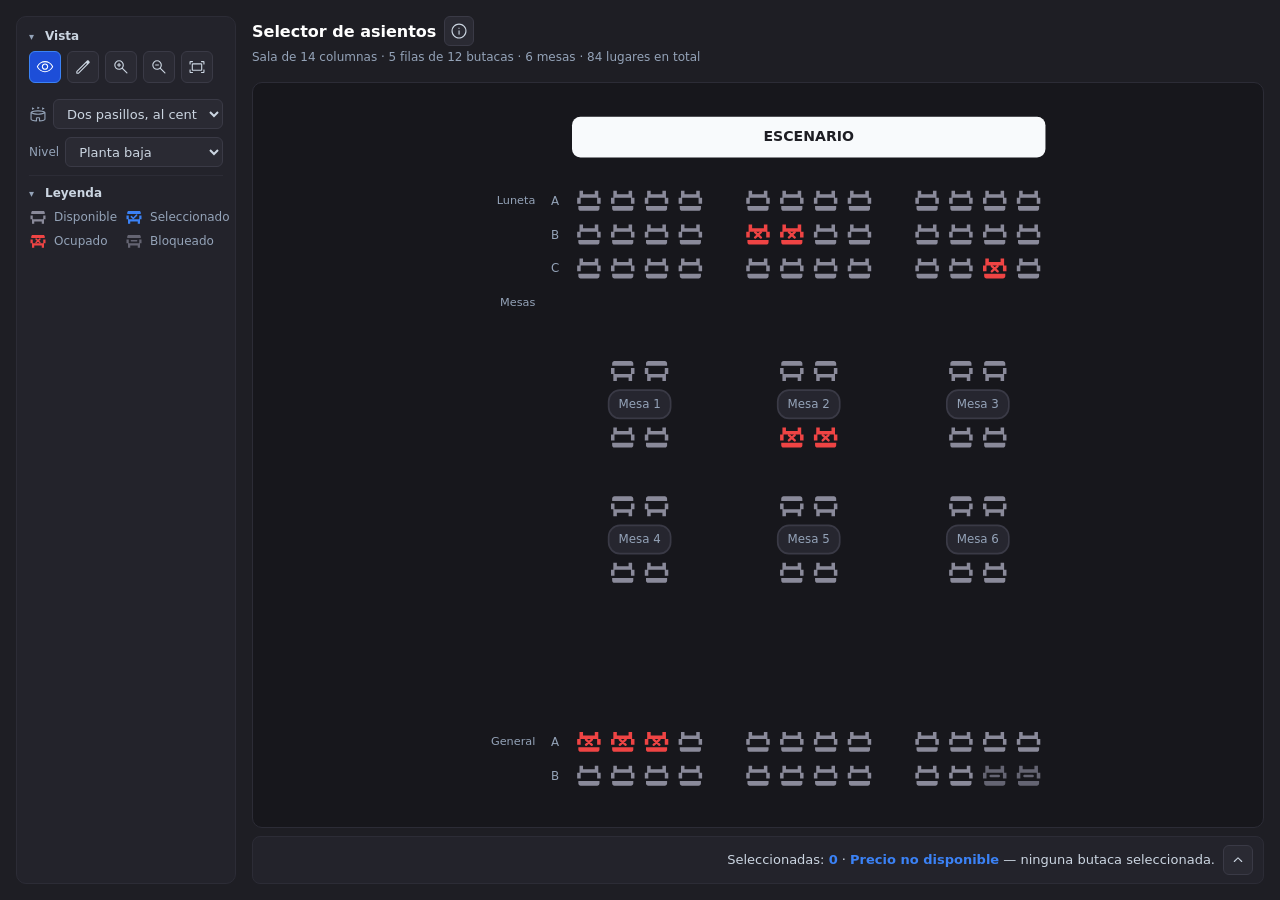
==== integracion/index.html @ 1c659922 "Conectar eventos con tarifas y disponibilidad externas El selector necesitaba recibir politicas come" ====
<!DOCTYPE html>
<!--
  Selector de asientos · plano de butacas interactivo en SVG.
  Un solo archivo, sin dependencias ni paso de compilacion.

  Copyright (c) 2026 Jonathan CR
  Publicado bajo licencia MIT. Ver LICENSE.

  El icono de la butaca es «event_seat» de Material Icons (Google),
  bajo Apache License 2.0. Ver NOTICE.
-->
<html lang="es">
<head>
<meta charset="utf-8">
<meta name="viewport" content="width=device-width, initial-scale=1">
<title>Selector de asientos</title>
<link rel="stylesheet" href="selector-asientos.css">
</head>
<body>

<!-- Iconos de las barras del editor. Los de Material Symbols (Apache 2.0, ver NOTICE)
     usan su viewBox original; los propios dibujan mesas y piezas como en el plano. -->
<svg class="sprite" aria-hidden="true" focusable="false" xmlns="http://www.w3.org/2000/svg">
  <defs>
    <symbol id="i-ver" viewBox="0 -960 960 960"><path d="M600.5-379.62q49.5-49.62 49.5-120.5T600.38-620.5Q550.76-670 479.88-670T359.5-620.38Q310-570.76 310-499.88t49.62 120.38q49.62 49.5 120.5 49.5t120.38-49.62Zm-200-41.12q-32.5-32.73-32.5-79.5 0-46.76 32.74-79.26 32.73-32.5 79.5-32.5 46.76 0 79.26 32.74 32.5 32.73 32.5 79.5 0 46.76-32.74 79.26-32.73 32.5-79.5 32.5-46.76 0-79.26-32.74ZM234.5-276Q124-352 57-470q-4-7.13-6-14.65-2-7.52-2-15.43 0-7.92 2-15.38 2-7.47 6-14.54 67-118 177.5-194T480-800q135 0 245.5 76T903-530q4 7.12 6 14.65 2 7.52 2 15.43 0 7.92-2 15.38-2 7.47-6 14.54-67 118-177.5 194T480-200q-135 0-245.5-76ZM480-500Zm222.5 174.5Q804-391 857-500q-53-109-154.33-174.5Q601.34-740 480.17-740T257.5-674.5Q156-609 102-500q54 109 155.33 174.5Q358.66-260 479.83-260t222.67-65.5Z"></path></symbol>
    <symbol id="i-editar" viewBox="0 -960 960 960"><path d="M180-180h44l472-471-44-44-472 471v44Zm-30 60q-13 0-21.5-8.5T120-150v-73q0-12 5-23.5t13-19.5l557-556q8-8 19-12.5t23-4.5q11 0 22 4.5t20 12.5l44 44q9 9 13 20t4 22q0 11-4.5 22.5T823-694L266-138q-8 8-19.5 13t-23.5 5h-73Zm629-617-41-41 41 41Zm-105 64-22-22 44 44-22-22Z"></path></symbol>
    <symbol id="i-acercar" viewBox="0 -960 960 960"><path d="M346-556h-52q-12.75 0-21.37-8.68-8.63-8.67-8.63-21.5 0-12.82 8.63-21.32 8.62-8.5 21.37-8.5h52v-51q0-12.75 8.68-21.38 8.67-8.62 21.5-8.62 12.82 0 21.32 8.62 8.5 8.63 8.5 21.38v51h51q12.75 0 21.38 8.68 8.62 8.67 8.62 21.5 0 12.82-8.62 21.32-8.63 8.5-21.38 8.5h-51v52q0 12.75-8.68 21.37-8.67 8.63-21.5 8.63-12.82 0-21.32-8.63-8.5-8.62-8.5-21.37v-52Zm32 227q-108.16 0-183.08-75Q120-479 120-585t75-181q75-75 181.5-75t181 75Q632-691 632-584.85 632-542 618-502q-14 40-42 75l242 240q9 8.56 9 21.78T818-143q-9 9-22.22 9-13.22 0-21.78-9L533-384q-30 26-69.96 40.5Q423.08-329 378-329Zm-1-60q81.25 0 138.13-57.5Q572-504 572-585t-56.87-138.5Q458.25-781 377-781q-82.08 0-139.54 57.5Q180-666 180-585t57.46 138.5Q294.92-389 377-389Z"></path></symbol>
    <symbol id="i-alejar" viewBox="0 -960 960 960"><path d="M305-556q-12.75 0-21.37-8.68-8.63-8.67-8.63-21.5 0-12.82 8.63-21.32 8.62-8.5 21.37-8.5h141q12.75 0 21.38 8.68 8.62 8.67 8.62 21.5 0 12.82-8.62 21.32-8.63 8.5-21.38 8.5H305Zm73 227q-108.16 0-183.08-75Q120-479 120-585t75-181q75-75 181.5-75t181 75Q632-691 632-584.85 632-542 618-502q-14 40-42 75l242 240q9 8.56 9 21.78T818-143q-9 9-22.22 9-13.22 0-21.78-9L533-384q-30 26-69.96 40.5Q423.08-329 378-329Zm-1-60q81.25 0 138.13-57.5Q572-504 572-585t-56.87-138.5Q458.25-781 377-781q-82.08 0-139.54 57.5Q180-666 180-585t57.46 138.5Q294.92-389 377-389Z"></path></symbol>
    <symbol id="i-ajustar" viewBox="0 -960 960 960"><path d="M820-640v-100H720q-12.75 0-21.37-8.68-8.63-8.67-8.63-21.5 0-12.82 8.63-21.32 8.62-8.5 21.37-8.5h100q24 0 42 18t18 42v100q0 12.75-8.68 21.37-8.67 8.63-21.5 8.63-12.82 0-21.32-8.63-8.5-8.62-8.5-21.37Zm-740 0v-100q0-24 18-42t42-18h100q12.75 0 21.38 8.68 8.62 8.67 8.62 21.5 0 12.82-8.62 21.32-8.63 8.5-21.38 8.5H140v100q0 12.75-8.68 21.37-8.67 8.63-21.5 8.63-12.82 0-21.32-8.63Q80-627.25 80-640Zm740 480H720q-12.75 0-21.37-8.68-8.63-8.67-8.63-21.5 0-12.82 8.63-21.32 8.62-8.5 21.37-8.5h100v-100q0-12.75 8.68-21.38 8.67-8.62 21.5-8.62 12.82 0 21.32 8.62 8.5 8.63 8.5 21.38v100q0 24-18 42t-42 18Zm-680 0q-24 0-42-18t-18-42v-100q0-12.75 8.68-21.38 8.67-8.62 21.5-8.62 12.82 0 21.32 8.62 8.5 8.63 8.5 21.38v100h100q12.75 0 21.38 8.68 8.62 8.67 8.62 21.5 0 12.82-8.62 21.32-8.63 8.5-21.38 8.5H140Zm60-180v-280q0-24.75 17.63-42.38Q235.25-680 260-680h440q24.75 0 42.38 17.62Q760-644.75 760-620v280q0 24.75-17.62 42.37Q724.75-280 700-280H260q-24.75 0-42.37-17.63Q200-315.25 200-340Zm60 0h440v-280H260v280Zm0 0v-280 280Z"></path></symbol>
    <symbol id="i-restablecer" viewBox="0 -960 960 960"><path d="M418-126q-111-21-184.5-109T160-439q0-71 30-134t85-107q8-6 19-5.5t19 8.5q10 10 9 23t-13 23q-42 35-65.5 85.5T220-439q0 94 58 163.5T425-186q11 2 18.5 11t7.5 20q0 14-10 22.5t-23 6.5Zm126 0q-13 2-23-6.5T511-155q0-11 7.5-20t18.5-11q90-20 147-89.5T741-439q0-109-75.5-184.5T481-699h-20l39 39q8 8 8 21t-8 21q-9 9-22 9t-21-9l-91-90q-5-5-7-10t-2-11q0-6 2-11t7-10l91-91q8-8 21-8t22 8q8 9 8 22t-8 21l-39 39h20q134 0 227 93.5T801-439q0 116-73 204T544-126Z"></path></symbol>
    <symbol id="i-girar" viewBox="0 -960 960 960"><path d="M440-80q-150 0-255-105T80-440q0-151 105-257.5T441-804h31l-53-53q-9-9-9-21t9-21q9-9 21-9t21 9l104 104q5 5 7 10t2 11q0 6-2 11t-7 10L461-649q-9 9-21 9t-21-9q-9-9-9-21t9-21l53-53h-31q-126 0-213.5 89T140-440q0 125 87.5 212.5T440-140q40 0 78-11t73-31q11-6 23-2t17 15q6 11 2.5 23.5T619-127q-42 23-86.5 35T440-80Zm237-161L497-421q-5-5-7-10t-2-11q0-6 2-11t7-10l180-180q5-5 10-7t11-2q6 0 11 2t10 7l180 180q5 5 7 10t2 11q0 6-2 11t-7 10L719-241q-5 5-10 7t-11 2q-6 0-11-2t-10-7Zm21-61 136-136-136-136-136 136 136 136Zm0-136Z"></path></symbol>
    <symbol id="i-alargar" viewBox="0 -960 960 960"><path d="m194-449 93 92q9 9 9 21t-9 21q-9 9-21.5 9t-21.5-9L101-458q-5-5-7-10t-2-11q0-6 2-11t7-10l144-144q9-9 21-8.5t21 9.5q9 9 9 21t-9 21l-92 91h569l-92-91q-9-9-9-21t9-21q9-9 21.5-9t21.5 9l143 143q5 5 7 10t2 11q0 6-2 11t-7 10L714-314q-9 9-21 9t-21-9q-9-9-9-21.5t9-21.5l92-92H194Z"></path></symbol>
    <symbol id="i-acortar" viewBox="0 -960 960 960"><path transform="rotate(90 480 -480)" d="M195-410q-14 0-24.5-10.5T160-445q0-14 10.5-24.5T195-480h570q14 0 24.5 10.5T800-445q0 14-10.5 24.5T765-410H195Zm-5-121q-13 0-21.5-8.5T160-561q0-13 8.5-21.5T190-591h580q13 0 21.5 8.5T800-561q0 13-8.5 21.5T770-531H190ZM457.5-88.5Q449-97 449-110v-128l-56 55q-9 8-21 8.5t-21-8.5q-9-9-9-21t9-21l107-106q5-5 10-7t11-2q6 0 11 2t10 7l105 106q8 9 8.5 21t-8.5 21q-9 9-21 9t-21-9l-54-55v128q0 13-8.5 21.5T479-80q-13 0-21.5-8.5ZM468-662q-5-2-10-7L352-775q-8-8-8.5-20.5T352-817q9-9 21-9t21 9l54 55v-128q0-13 8.5-21.5T478-920q13 0 21.5 8.5T508-890v128l56-55q9-8 21-8.5t21 8.5q9 9 9 21t-9 21L500-669q-5 5-10 7t-11 2q-6 0-11-2Z"></path></symbol>
    <symbol id="i-duplicar" viewBox="0 -960 960 960"><path d="M300-200q-24 0-42-18t-18-42v-560q0-24 18-42t42-18h440q24 0 42 18t18 42v560q0 24-18 42t-42 18H300Zm0-60h440v-560H300v560ZM180-80q-24 0-42-18t-18-42v-590q0-12.75 8.68-21.38 8.67-8.62 21.5-8.62 12.82 0 21.32 8.62 8.5 8.63 8.5 21.38v590h470q12.75 0 21.38 8.68 8.62 8.67 8.62 21.5 0 12.82-8.62 21.32Q662.75-80 650-80H180Zm120-180v-560 560Z"></path></symbol>
    <symbol id="i-eliminar" viewBox="0 -960 960 960"><path d="M261-120q-24.75 0-42.37-17.63Q201-155.25 201-180v-570h-11q-12.75 0-21.37-8.68-8.63-8.67-8.63-21.5 0-12.82 8.63-21.32 8.62-8.5 21.37-8.5h158q0-13 8.63-21.5 8.62-8.5 21.37-8.5h204q12.75 0 21.38 8.62Q612-822.75 612-810h158q12.75 0 21.38 8.68 8.62 8.67 8.62 21.5 0 12.82-8.62 21.32-8.63 8.5-21.38 8.5h-11v570q0 24.75-17.62 42.37Q723.75-120 699-120H261Zm438-630H261v570h438v-570ZM418.5-274.63q8.5-8.62 8.5-21.37v-339q0-12.75-8.68-21.38-8.67-8.62-21.5-8.62-12.82 0-21.32 8.62-8.5 8.63-8.5 21.38v339q0 12.75 8.68 21.37 8.67 8.63 21.5 8.63 12.82 0 21.32-8.63Zm166 0q8.5-8.62 8.5-21.37v-339q0-12.75-8.68-21.38-8.67-8.62-21.5-8.62-12.82 0-21.32 8.62-8.5 8.63-8.5 21.38v339q0 12.75 8.68 21.37 8.67 8.63 21.5 8.63 12.82 0 21.32-8.63ZM261-750v570-570Z"></path></symbol>
    <symbol id="i-barra" viewBox="0 -960 960 960"><path d="M450-180v-244L134-764q-6-6-9-14.5t-3-16.5q0-19 13-32t32-13h626q19 0 32 13t13 32q0 8-3 16.5t-9 14.5L510-424v244h180q13 0 21.5 8.5T720-150q0 13-8.5 21.5T690-120H270q-13 0-21.5-8.5T240-150q0-13 8.5-21.5T270-180h180ZM281-695h398l83-81H198l83 81Zm199 216 144-156H336l144 156Zm0 0Z"></path></symbol>
    <symbol id="i-sala" viewBox="0 -960 960 960"><path d="M158-723v-96q0-8 7-12.5t15-.5l95 48q8 5 8 13t-8 13l-95 48q-8 4-15-.5t-7-12.5Zm540 0v-96q0-8 7-12.5t15-.5l95 48q8 5 8 13t-8 13l-95 48q-8 4-15-.5t-7-12.5Zm-252-36v-96q0-8 7-12.5t15-.5l95 48q8 5 8 13t-8 13l-95 48q-8 4-15-.5t-7-12.5ZM398-82q-139-10-228.5-42T80-200v-360q0-25 31.5-46.5t85.5-38q54-16.5 127-26t156-9.5q83 0 156 9.5t127 26q54 16.5 85.5 38T880-560v360q0 45-88.5 76.5T563-82q-14 1-23.5-7.5T530-112v-138H430v138q0 13-9.5 22T398-82Zm82-418q97 0 172.5-14.5T800-558q-23-24-107.5-43T480-620q-128 0-212.5 19T160-558q72 29 147.5 43.5T480-500ZM370-145v-105q0-25 17.5-42.5T430-310h100q25 0 42.5 17.5T590-250v105q80-5 138.5-21.5T820-205v-297q-57 26-149 44t-191 18q-99 0-191-18t-149-44v297q33 22 91.5 38.5T370-145Zm110-179Z"></path></symbol>
    <symbol id="i-zona" viewBox="0 -960 960 960"><path d="M863-404 557-97q-9 8.5-20.25 12.75T514.25-80Q503-80 492-84.5T472-97L98-472q-8-8-13-18.96-5-10.95-5-23.04v-306q0-24.75 17.63-42.38Q115.25-880 140-880h307q12.07 0 23.39 4.87Q481.7-870.25 490-862l373 373q9.39 9 13.7 20.25 4.3 11.25 4.3 22.5t-4.5 22.75Q872-412 863-404ZM516-138l306-307-375-375H140v304l376 378ZM245-664q21 0 36.5-15.5T297-716q0-21-15.5-36.5T245-768q-21 0-36.5 15.5T193-716q0 21 15.5 36.5T245-664Zm236 185Z"></path></symbol>
    <symbol id="i-nombre" viewBox="0 -960 960 960"><path d="M140-160q-24.75 0-42.37-17.63Q80-195.25 80-220v-520q0-24.75 17.63-42.38Q115.25-800 140-800h471q14.25 0 27 6.37 12.75 6.38 21 17.63l195 260q12 15.68 12 35.84Q866-460 854-444L660-184q-8.25 11.25-21 17.62-12.75 6.38-27 6.38H140Zm0-60h471l195-260-195-260H140v520Zm333-260Z"></path></symbol>
    <symbol id="i-agregar" viewBox="0 -960 960 960"><path d="M450-450H230q-12.75 0-21.37-8.68-8.63-8.67-8.63-21.5 0-12.82 8.63-21.32 8.62-8.5 21.37-8.5h220v-220q0-12.75 8.68-21.38 8.67-8.62 21.5-8.62 12.82 0 21.32 8.62 8.5 8.63 8.5 21.38v220h220q12.75 0 21.38 8.68 8.62 8.67 8.62 21.5 0 12.82-8.62 21.32-8.63 8.5-21.38 8.5H510v220q0 12.75-8.68 21.37-8.67 8.63-21.5 8.63-12.82 0-21.32-8.63-8.5-8.62-8.5-21.37v-220Z"></path></symbol>
    <symbol id="i-bloquear" viewBox="0 0 24 24"><use href="#butaca" width="16" height="16"></use><rect x="13" y="14.5" width="9" height="7.5" rx="1.5"></rect><path d="M15.2 14.5v-2a2.3 2.3 0 0 1 4.6 0v2" fill="none" stroke="currentColor" stroke-width="1.6"></path></symbol>
    <symbol id="i-escenario-quitar" viewBox="0 0 24 24"><rect x="2" y="3" width="20" height="10" rx="1.5"></rect><rect x="7" y="17.4" width="10" height="2.2" rx="1.1"></rect></symbol>
    <symbol id="i-escenario-agregar" viewBox="0 0 24 24"><rect x="2" y="3" width="20" height="10" rx="1.5"></rect><rect x="7" y="17.4" width="10" height="2.2" rx="1.1"></rect><rect x="10.9" y="14.5" width="2.2" height="8" rx="1.1"></rect></symbol>
    <symbol id="i-mesa-lados" viewBox="0 0 24 24"><rect x="5" y="9" width="14" height="6" rx="1.5" fill-opacity=".25" stroke="currentColor" stroke-width="1.6"></rect><rect x="6.5" y="3.5" width="4" height="3.5" rx="1"></rect><rect x="13.5" y="3.5" width="4" height="3.5" rx="1"></rect><rect x="6.5" y="17" width="4" height="3.5" rx="1"></rect><rect x="13.5" y="17" width="4" height="3.5" rx="1"></rect></symbol>
    <symbol id="i-mesa-cruz" viewBox="0 0 24 24"><rect x="8" y="8" width="8" height="8" rx="1.5" fill-opacity=".25" stroke="currentColor" stroke-width="1.6"></rect><rect x="10" y="2.5" width="4" height="3.5" rx="1"></rect><rect x="10" y="18" width="4" height="3.5" rx="1"></rect><rect x="2.5" y="10" width="3.5" height="4" rx="1"></rect><rect x="18" y="10" width="3.5" height="4" rx="1"></rect></symbol>
    <symbol id="i-mesa-un-lado" viewBox="0 0 24 24"><rect x="2.5" y="5" width="19" height="6.5" rx="1.5" fill-opacity=".25" stroke="currentColor" stroke-width="1.6"></rect><rect x="3.5" y="14" width="4" height="3.5" rx="1"></rect><rect x="10" y="14" width="4" height="3.5" rx="1"></rect><rect x="16.5" y="14" width="4" height="3.5" rx="1"></rect></symbol>
    <symbol id="i-bloque" viewBox="0 0 24 24"><use href="#butaca" x="0.5" y="4" width="7.5" height="7.5"></use><use href="#butaca" x="8.25" y="4" width="7.5" height="7.5"></use><use href="#butaca" x="16" y="4" width="7.5" height="7.5"></use><use href="#butaca" x="0.5" y="13" width="7.5" height="7.5"></use><use href="#butaca" x="8.25" y="13" width="7.5" height="7.5"></use><use href="#butaca" x="16" y="13" width="7.5" height="7.5"></use></symbol>
    <symbol id="i-butaca" viewBox="0 0 24 24"><use href="#butaca" width="24" height="24"></use></symbol>
    <symbol id="i-pista" viewBox="0 0 24 24"><rect x="3" y="3" width="18" height="18" rx="2" fill="none" stroke="currentColor" stroke-width="1.6"></rect><rect x="3" y="3" width="4.5" height="4.5"></rect><rect x="3" y="12" width="4.5" height="4.5"></rect><rect x="7.5" y="7.5" width="4.5" height="4.5"></rect><rect x="7.5" y="16.5" width="4.5" height="4.5"></rect><rect x="12" y="3" width="4.5" height="4.5"></rect><rect x="12" y="12" width="4.5" height="4.5"></rect><rect x="16.5" y="7.5" width="4.5" height="4.5"></rect><rect x="16.5" y="16.5" width="4.5" height="4.5"></rect></symbol>
    <symbol id="i-mas-fila" viewBox="0 0 24 24"><rect x="3" y="3" width="18" height="11" rx="1.5" fill="none" stroke="currentColor" stroke-width="1.6"></rect><rect x="3" y="8" width="18" height="1.6"></rect><rect x="7.5" y="17.7" width="9" height="2.2" rx="1.1"></rect><rect x="10.9" y="15.3" width="2.2" height="7" rx="1.1"></rect></symbol>
    <symbol id="i-menos-fila" viewBox="0 0 24 24"><rect x="3" y="3" width="18" height="11" rx="1.5" fill="none" stroke="currentColor" stroke-width="1.6"></rect><rect x="3" y="8" width="18" height="1.6"></rect><rect x="7.5" y="17.7" width="9" height="2.2" rx="1.1"></rect></symbol>
    <symbol id="i-cabeceras" viewBox="0 0 24 24"><rect x="6" y="8.5" width="12" height="7" rx="1.5" fill-opacity=".25" stroke="currentColor" stroke-width="1.6"></rect><rect x="1.5" y="10" width="3.5" height="4" rx="1"></rect><rect x="19" y="10" width="3.5" height="4" rx="1"></rect><rect x="7.5" y="3.5" width="4" height="3.5" rx="1" fill-opacity=".35"></rect><rect x="12.5" y="3.5" width="4" height="3.5" rx="1" fill-opacity=".35"></rect><rect x="7.5" y="17" width="4" height="3.5" rx="1" fill-opacity=".35"></rect><rect x="12.5" y="17" width="4" height="3.5" rx="1" fill-opacity=".35"></rect></symbol>
    <symbol id="i-un-solo-lado" viewBox="0 0 24 24"><rect x="4" y="8" width="16" height="6" rx="1.5" fill-opacity=".25" stroke="currentColor" stroke-width="1.6"></rect><rect x="6" y="16.5" width="4" height="3.5" rx="1"></rect><rect x="14" y="16.5" width="4" height="3.5" rx="1"></rect><rect x="6" y="3.5" width="4" height="3.5" rx="1" fill-opacity=".35"></rect><rect x="14" y="3.5" width="4" height="3.5" rx="1" fill-opacity=".35"></rect></symbol>
    <symbol id="i-guardar" viewBox="0 -960 960 960"><path d="M180-120q-24 0-42-18t-18-42v-600q0-24 18-42t42-18h478q12.44 0 23.72 5T701-822l121 121q8 8 13 19.28 5 11.28 5 23.72v478q0 24-18 42t-42 18H180Zm600-536L656-780H180v600h600v-476ZM553.5-275.26q30.5-30.27 30.5-73.5 0-43.24-30.26-73.74-30.27-30.5-73.5-30.5-43.24 0-73.74 30.26-30.5 30.27-30.5 73.5 0 43.24 30.26 73.74 30.27 30.5 73.5 30.5 43.24 0 73.74-30.26ZM263-584h298q12.75 0 21.38-8.63Q591-601.25 591-614v-83q0-12.75-8.62-21.38Q573.75-727 561-727H263q-12.75 0-21.37 8.62Q233-709.75 233-697v83q0 12.75 8.63 21.37Q250.25-584 263-584Zm-83-72v476-600 124Z"></path></symbol>
    <symbol id="i-exportar" viewBox="0 -960 960 960"><path d="M469-327q-5-2-10-7L308-485q-9-9.27-8.5-21.64.5-12.36 9.11-21.36 9.39-9 21.89-9t21.5 9l98 99v-341q0-12.75 8.68-21.38 8.67-8.62 21.5-8.62 12.82 0 21.32 8.62 8.5 8.63 8.5 21.38v341l99-99q8.8-9 20.9-8.5 12.1.5 21.49 9.5 8.61 9 8.61 21.5t-9 21.5L501-334q-5 5-10.13 7-5.14 2-11 2-5.87 0-10.87-2ZM220-160q-24 0-42-18t-18-42v-113q0-12.75 8.68-21.38 8.67-8.62 21.5-8.62 12.82 0 21.32 8.62 8.5 8.63 8.5 21.38v113h520v-113q0-12.75 8.68-21.38 8.67-8.62 21.5-8.62 12.82 0 21.32 8.62 8.5 8.63 8.5 21.38v113q0 24-18 42t-42 18H220Z"></path></symbol>
    <symbol id="i-importar" viewBox="0 -960 960 960"><path d="M220-160q-24 0-42-18t-18-42v-113q0-12.75 8.68-21.38 8.67-8.62 21.5-8.62 12.82 0 21.32 8.62 8.5 8.63 8.5 21.38v113h520v-113q0-12.75 8.68-21.38 8.67-8.62 21.5-8.62 12.82 0 21.32 8.62 8.5 8.63 8.5 21.38v113q0 24-18 42t-42 18H220Zm230-524-99 99q-8.8 9-20.9 8.5-12.1-.5-21.49-9.5-8.61-9-8.61-21.5t9-21.5l150-150q5-5 10.13-7 5.14-2 11-2 5.87 0 10.87 2 5 2 10 7l151 151q9 9 9 21t-8.61 21q-9.39 9-21.89 9t-21.5-9l-99-98v341q0 12.75-8.68 21.37-8.67 8.63-21.5 8.63-12.82 0-21.32-8.63-8.5-8.62-8.5-21.37v-341Z"></path></symbol>
    <symbol id="i-eliminar-mapa" viewBox="0 -960 960 960"><path d="M261-120q-24.75 0-42.37-17.63Q201-155.25 201-180v-570h-11q-12.75 0-21.37-8.68-8.63-8.67-8.63-21.5 0-12.82 8.63-21.32 8.62-8.5 21.37-8.5h158q0-13 8.63-21.5 8.62-8.5 21.37-8.5h204q12.75 0 21.38 8.62Q612-822.75 612-810h158q12.75 0 21.38 8.68 8.62 8.67 8.62 21.5 0 12.82-8.62 21.32-8.63 8.5-21.38 8.5h-11v570q0 24.75-17.62 42.37Q723.75-120 699-120H261Zm438-630H261v570h438v-570Zm-438 0v570-570Zm219 330 96 97q10 10 24 10.5t24-10q10-10.5 10-24T624-370l-96-98 96-98q10-10 10-23.5T624-613q-10-10-24-10t-24 10l-96 97-95-97q-10-10-24-10t-24 10q-10 10-10 24t10 24l96 97-96 97q-10 10-10 24t10 24q10 10 24 10t24-10l95-97Z"></path></symbol>
    <symbol id="i-aplicar" viewBox="0 -960 960 960"><path d="m378-332 363-363q9-9 21.5-9t21.5 9q9 9 9 21.5t-9 21.5L399-267q-9 9-21 9t-21-9L175-449q-9-9-8.5-21.5T176-492q9-9 21.5-9t21.5 9l159 160Z"></path></symbol>
    <symbol id="i-agregar-zona" viewBox="0 -960 960 960"><path d="M611-800q14.25 0 27 6.37 12.75 6.38 21 17.63l195 260q12 15.68 12 35.84Q866-460 854-444L660-184q-8.25 11.25-21 17.62-12.75 6.38-27 6.38H470q-12.75 0-21.37-8.68-8.63-8.67-8.63-21.5 0-12.82 8.63-21.32 8.62-8.5 21.37-8.5h141l195-260-195-260H140v230q0 12.75-8.68 21.37-8.67 8.63-21.5 8.63-12.82 0-21.32-8.63Q80-497.25 80-510v-230q0-24.75 17.63-42.38Q115.25-800 140-800h471ZM208.5-128.63Q200-137.25 200-150v-90h-90q-12.75 0-21.37-8.68-8.63-8.67-8.63-21.5 0-12.82 8.63-21.32Q97.25-300 110-300h90v-90q0-12.75 8.68-21.38 8.67-8.62 21.5-8.62 12.82 0 21.32 8.62 8.5 8.63 8.5 21.38v90h90q12.75 0 21.38 8.68 8.62 8.67 8.62 21.5 0 12.82-8.62 21.32-8.63 8.5-21.38 8.5h-90v90q0 12.75-8.68 21.37-8.67 8.63-21.5 8.63-12.82 0-21.32-8.63ZM473-480Z"></path></symbol>
    <symbol id="i-arriba" viewBox="0 -960 960 960"><path d="M450-686 223-459q-9 9-21 9t-21-9q-9-9-9-21t9-21l278-278q5-5 10-7t11-2q6 0 11 2t10 7l278 278q9 9 9 21t-9 21q-9 9-21 9t-21-9L510-686v496q0 13-8.5 21.5T480-160q-13 0-21.5-8.5T450-190v-496Z"></path></symbol>
    <symbol id="i-abajo" viewBox="0 -960 960 960"><path d="M450-274v-496q0-13 8.5-21.5T480-800q13 0 21.5 8.5T510-770v496l227-227q9-9 21-9t21 9q9 9 9 21t-9 21L501-181q-5 5-10 7t-11 2q-6 0-11-2t-10-7L181-459q-9-9-9-21t9-21q9-9 21-9t21 9l227 227Z"></path></symbol>
    <symbol id="i-izquierda" viewBox="0 -960 960 960"><path d="m274-450 227 227q9 9 9 21t-9 21q-9 9-21 9t-21-9L181-459q-5-5-7-10t-2-11q0-6 2-11t7-10l278-278q9-9 21-9t21 9q9 9 9 21t-9 21L274-510h496q13 0 21.5 8.5T800-480q0 13-8.5 21.5T770-450H274Z"></path></symbol>
    <symbol id="i-derecha" viewBox="0 -960 960 960"><path d="M686-450H190q-13 0-21.5-8.5T160-480q0-13 8.5-21.5T190-510h496L459-737q-9-9-9-21t9-21q9-9 21-9t21 9l278 278q5 5 7 10t2 11q0 6-2 11t-7 10L501-181q-9 9-21 9t-21-9q-9-9-9-21t9-21l227-227Z"></path></symbol>
    <symbol id="i-agregar-vertical" viewBox="0 -960 960 960"><path d="M409-780H140v600h269v-600ZM140-120q-24.75 0-42.37-17.63Q80-155.25 80-180v-600q0-24.75 17.63-42.38Q115.25-840 140-840h600q24.75 0 42.38 17.62Q800-804.75 800-780v60q0 12.75-8.68 21.37-8.67 8.63-21.5 8.63-12.82 0-21.32-8.63-8.5-8.62-8.5-21.37v-60H469v600h271v-60q0-12.75 8.68-21.38 8.67-8.62 21.5-8.62 12.82 0 21.32 8.62 8.5 8.63 8.5 21.38v60q0 24.75-17.62 42.37Q764.75-120 740-120H140Zm608.5-258.63Q740-387.25 740-400v-50h-50q-12.75 0-21.37-8.68-8.63-8.67-8.63-21.5 0-12.82 8.63-21.32 8.62-8.5 21.37-8.5h50v-50q0-12.75 8.68-21.38 8.67-8.62 21.5-8.62 12.82 0 21.32 8.62 8.5 8.63 8.5 21.38v50h50q12.75 0 21.38 8.68 8.62 8.67 8.62 21.5 0 12.82-8.62 21.32-8.63 8.5-21.38 8.5h-50v50q0 12.75-8.68 21.37-8.67 8.63-21.5 8.63-12.82 0-21.32-8.63ZM469-480Zm-60 0h60-60Zm0 0Z"></path></symbol>
    <symbol id="i-guias" viewBox="0 0 24 24"><text x="11" y="10" text-anchor="middle" font-size="11" font-weight="700" fill="currentColor">A</text><text x="11" y="22" text-anchor="middle" font-size="11" font-weight="700" fill="currentColor">B</text></symbol>
    <symbol id="i-agregar-filas" viewBox="0 0 24 24"><use href="#butaca" x="0" y="0" width="7.5" height="7.5"></use><use href="#butaca" x="7" y="0" width="7.5" height="7.5"></use><use href="#butaca" x="0" y="7" width="7.5" height="7.5"></use><use href="#butaca" x="7" y="7" width="7.5" height="7.5"></use><rect x="18.4" y="15" width="2.2" height="9" rx="1.1"></rect><rect x="15" y="18.4" width="9" height="2.2" rx="1.1"></rect></symbol>
    <symbol id="i-agregar-mesas" viewBox="0 0 24 24"><rect x="1" y="8" width="11" height="5" rx="1.2" fill-opacity=".25" stroke="currentColor" stroke-width="1.5"></rect><rect x="2" y="3" width="3.5" height="3" rx="0.8"></rect><rect x="7.5" y="3" width="3.5" height="3" rx="0.8"></rect><rect x="2" y="15" width="3.5" height="3" rx="0.8"></rect><rect x="7.5" y="15" width="3.5" height="3" rx="0.8"></rect><rect x="18.4" y="15" width="2.2" height="9" rx="1.1"></rect><rect x="15" y="18.4" width="9" height="2.2" rx="1.1"></rect></symbol>
    <symbol id="i-agregar-espacio" viewBox="0 0 24 24"><rect x="1.5" y="3" width="13" height="13" rx="2" fill="none" stroke="currentColor" stroke-width="1.6" stroke-dasharray="3 2"></rect><rect x="18.4" y="15" width="2.2" height="9" rx="1.1"></rect><rect x="15" y="18.4" width="9" height="2.2" rx="1.1"></rect></symbol>
    <symbol id="i-agregar-division" viewBox="0 0 24 24"><rect x="1.5" y="3" width="13" height="13" rx="2" fill="none" stroke="currentColor" stroke-width="1.6"></rect><rect x="7.3" y="3" width="1.5" height="13"></rect><rect x="18.4" y="15" width="2.2" height="9" rx="1.1"></rect><rect x="15" y="18.4" width="9" height="2.2" rx="1.1"></rect></symbol>
    <symbol id="i-mesa-redonda" viewBox="0 0 24 24"><circle cx="12" cy="12" r="4.6" fill-opacity=".25" stroke="currentColor" stroke-width="1.6"></circle><rect x="10" y="1.5" width="4" height="3.2" rx="0.9"></rect><rect x="10" y="19.3" width="4" height="3.2" rx="0.9"></rect><rect x="1.5" y="10" width="3.2" height="4" rx="0.9"></rect><rect x="19.3" y="10" width="3.2" height="4" rx="0.9"></rect></symbol>
    <symbol id="i-info" viewBox="0 -960 960 960"><path d="M504.5-288.63q8.5-8.62 8.5-21.37v-180q0-12.75-8.68-21.38-8.67-8.62-21.5-8.62-12.82 0-21.32 8.62-8.5 8.63-8.5 21.38v180q0 12.75 8.68 21.37 8.67 8.63 21.5 8.63 12.82 0 21.32-8.63Zm-1-314.57q9.5-9.2 9.5-22.8 0-14.45-9.48-24.22-9.48-9.78-23.5-9.78t-23.52 9.78Q447-640.45 447-626q0 13.6 9.48 22.8 9.48 9.2 23.5 9.2t23.52-9.2ZM480.27-80q-82.74 0-155.5-31.5Q252-143 197.5-197.5t-86-127.34Q80-397.68 80-480.5t31.5-155.66Q143-709 197.5-763t127.34-85.5Q397.68-880 480.5-880t155.66 31.5Q709-817 763-763t85.5 127Q880-563 880-480.27q0 82.74-31.5 155.5Q817-252 763-197.68q-54 54.31-127 86Q563-80 480.27-80Zm.23-60Q622-140 721-239.5t99-241Q820-622 721.19-721T480-820q-141 0-240.5 98.81T140-480q0 141 99.5 240.5t241 99.5Zm-.5-340Z"></path></symbol>
    <symbol id="i-desplegar" viewBox="0 -960 960 960"><path d="M480-554 304-378q-9 9-21 8.5t-21-9.5q-9-9-9-21.5t9-21.5l197-197q9-9 21-9t21 9l198 198q9 9 9 21t-9 21q-9 9-21.5 9t-21.5-9L480-554Z"></path></symbol>
    <symbol id="i-anterior" viewBox="0 -960 960 960"><path d="m406-481 177 177q9 9 8.5 21t-9.5 21q-9 9-21.5 9t-21.5-9L341-460q-5-5-7-10t-2-11q0-6 2-11t7-10l199-199q9-9 21.5-9t21.5 9q9 9 9 21.5t-9 21.5L406-481Z"></path></symbol>
    <symbol id="i-siguiente" viewBox="0 -960 960 960"><path d="M530-481 353-658q-9-9-8.5-21t9.5-21q9-9 21.5-9t21.5 9l198 198q5 5 7 10t2 11q0 6-2 11t-7 10L396-261q-9 9-21 8.5t-21-9.5q-9-9-9-21.5t9-21.5l176-176Z"></path></symbol>
    <symbol id="i-cerrar" viewBox="0 -960 960 960"><path d="M480-438 270-228q-9 9-21 9t-21-9q-9-9-9-21t9-21l210-210-210-210q-9-9-9-21t9-21q9-9 21-9t21 9l210 210 210-210q9-9 21-9t21 9q9 9 9 21t-9 21L522-480l210 210q9 9 9 21t-9 21q-9 9-21 9t-21-9L480-438Z"></path></symbol>
  </defs>
</svg>
<div class="app" id="app">

  <!-- Lateral izquierdo: leyenda, vista y herramientas del editor. Sticky en pantallas
       anchas; en angostas pasa arriba del plano. Los grupos se pliegan (details). -->
  <aside class="lateral lateral-herramientas" aria-label="Herramientas">
    <details class="grupo" open>
      <summary>Vista</summary>
      <!-- Botones de icono: sin title (algunos lectores lo anuncian en lugar de aria-label);
           el nombre visible va en data-tooltip. -->
      <div class="herramientas rejilla-iconos" role="group" aria-label="Modo y zoom">
        <button type="button" class="icono" id="modo-vista" aria-pressed="true" aria-label="Previsualizar" data-tooltip="Previsualizar"><svg class="ico" aria-hidden="true" focusable="false"><use href="#i-ver"></use></svg></button>
        <button type="button" class="icono" id="modo-editor" aria-pressed="false" aria-label="Editar plano" data-tooltip="Editar plano"><svg class="ico" aria-hidden="true" focusable="false"><use href="#i-editar"></use></svg></button>
        <button type="button" class="icono" id="acercar" aria-label="Acercar" data-tooltip="Acercar"><svg class="ico" aria-hidden="true" focusable="false"><use href="#i-acercar"></use></svg></button>
        <button type="button" class="icono" id="alejar" aria-label="Alejar" data-tooltip="Alejar"><svg class="ico" aria-hidden="true" focusable="false"><use href="#i-alejar"></use></svg></button>
        <button type="button" class="icono" id="ajustar" aria-label="Ajustar" data-tooltip="Ajustar a la sala"><svg class="ico" aria-hidden="true" focusable="false"><use href="#i-ajustar"></use></svg></button>
      </div>
    </details>
    <!-- Las opciones salen de TIPOS_DE_SALA: el script las crea al cargar. -->
    <div class="herramientas campo-ancho tipo-de-sala">
      <label class="campo" for="tipo-sala" data-tooltip="Tipo de sala"><svg class="ico" aria-hidden="true" focusable="false"><use href="#i-sala"></use></svg><span class="solo-lector">Tipo de sala</span></label>
      <select id="tipo-sala"></select>
    </div>
    <div class="herramientas campo-ancho">
      <label class="campo" for="nivel-vista">Nivel</label>
      <select id="nivel-vista" aria-label="Nivel del recinto"></select>
    </div>
    <details class="grupo" open id="grupo-mapa" hidden>
      <summary>Mapa</summary>
      <div class="herramientas" role="group" aria-label="Historial del plano">
        <button type="button" id="deshacer" aria-keyshortcuts="Control+Z Meta+Z" disabled>Deshacer</button>
        <button type="button" id="rehacer" aria-keyshortcuts="Control+Shift+Z Meta+Shift+Z Control+Y" disabled>Rehacer</button>
      </div>
      <p class="pista" id="estado-guardado" role="status">Sin cambios pendientes.</p>
      <!-- Guardar el diseño con nombre, en el navegador o como JSON. -->
      <div class="herramientas" id="herramientas-mapa" role="group" aria-label="Guardar mapa">
        <label class="campo" for="nombre-mapa">Nombre del mapa</label>
        <input type="text" id="nombre-mapa" maxlength="80" autocomplete="off" placeholder="Ej.: Salón Jardín, boda">
        <div class="rejilla-iconos herramientas">
          <button type="button" class="icono" id="guardar-mapa" aria-label="Guardar el mapa" data-tooltip="Guardar"><svg class="ico" aria-hidden="true" focusable="false"><use href="#i-guardar"></use></svg></button>
          <button type="button" class="icono" id="exportar-mapa" aria-label="Exportar el mapa como JSON" data-tooltip="Exportar JSON"><svg class="ico" aria-hidden="true" focusable="false"><use href="#i-exportar"></use></svg></button>
          <button type="button" class="icono" id="exportar-lugares" aria-label="Validar y exportar catálogo de lugares" data-tooltip="Exportar lugares"><svg class="ico" aria-hidden="true" focusable="false"><use href="#i-exportar"></use></svg></button>
          <button type="button" class="icono" id="importar-mapa" aria-label="Importar un mapa desde un JSON" data-tooltip="Importar JSON"><svg class="ico" aria-hidden="true" focusable="false"><use href="#i-importar"></use></svg></button>
          <button type="button" class="icono" id="eliminar-mapa" aria-label="Eliminar el mapa guardado" data-tooltip="Eliminar mapa" hidden><svg class="ico" aria-hidden="true" focusable="false"><use href="#i-eliminar-mapa"></use></svg></button>
        </div>
        <button type="button" id="confirmar-zonas-fisicas">Revisar zonas físicas asignadas</button>
        <p class="pista" id="revision-fisica"></p>
        <button type="button" id="publicar-revision">Congelar y exportar revisión</button>
        <p class="pista">El catálogo contiene ubicación e identidad física. Sin Taquilla proporcionará las tarifas del evento.</p>
        <p class="pista" id="antecedentes-comerciales" hidden></p>
        <input type="file" id="archivo-mapa" accept=".json,application/json" hidden>
      </div>
    </details>
    <!-- La sala como columnas, zonas y lista de bandas, de arriba abajo. -->
    <div class="herramientas" id="revision-publicada" hidden>
      <p class="pista">Revisión publicada: edición cerrada. Sus eventos conservarán esta revisión.</p>
      <button type="button" id="nuevo-borrador">Crear nueva revisión en borrador</button>
    </div>
    <section class="bandas" id="panel-bandas" aria-labelledby="titulo-bandas" hidden>
      <h2 class="solo-lector" id="titulo-bandas">Diseño de la sala</h2>
      <details class="grupo" open>
        <!-- El texto de ayuda no ocupa sitio: se abre con el boton de informacion. -->
        <summary>Columnas<button type="button" class="icono info-grupo" id="info-columnas" aria-expanded="false" aria-controls="ayuda-de-columnas" aria-label="Qué son las columnas" data-tooltip="Información"><svg class="ico" aria-hidden="true" focusable="false"><use href="#i-info"></use></svg></button></summary>
        <div id="ayuda-de-columnas" hidden>
          <p class="pista" id="ayuda-lienzo" hidden>
            Columnas del lienzo, de 1 a 60. No hay pasillos fijos: el pasillo es el hueco que dejas entre
            piezas. El alto es la suma de las bandas: cambia el alto de cada espacio con − y +.
          </p>
          <p class="pista" id="ayuda-columnas">
            Cada número es un bloque de butacas; entre bloques va un pasillo. «4, 6, 4» con pasillos
            «1, 2» son 14 butacas por fila y 17 columnas. Sin anchos, cada pasillo mide 1 columna.
          </p>
        </div>
        <!-- En un lienzo (mapa en blanco) no hay pasillos: solo el ancho. -->
          <div class="columnas-sala" id="columnas-lienzo" hidden>
            <div class="fila-campo">
              <label for="ancho-lienzo">Ancho del lienzo</label>
              <input type="text" id="ancho-lienzo" inputmode="numeric" autocomplete="off"
                     placeholder="20" aria-describedby="ayuda-lienzo">
              <button type="button" class="icono" id="aplicar-ancho-lienzo" aria-label="Aplicar el ancho del lienzo" data-tooltip="Aplicar"><svg class="ico" aria-hidden="true" focusable="false"><use href="#i-aplicar"></use></svg></button>
            </div>
          </div>
          <div class="columnas-sala" id="columnas-plantilla">
            <div class="fila-campo">
              <label for="bloques-sala">Butacas por bloque</label>
              <input type="text" id="bloques-sala" inputmode="numeric" autocomplete="off"
                     placeholder="4, 6, 4" aria-describedby="ayuda-columnas">
            </div>
            <div class="fila-campo">
              <label for="pasillos-sala">Anchos de pasillo</label>
              <input type="text" id="pasillos-sala" inputmode="numeric" autocomplete="off"
                     placeholder="1, 1" aria-describedby="ayuda-columnas">
              <button type="button" class="icono" id="aplicar-columnas" aria-label="Aplicar las columnas" data-tooltip="Aplicar"><svg class="ico" aria-hidden="true" focusable="false"><use href="#i-aplicar"></use></svg></button>
            </div>
          </div>
      </details>
      <details class="grupo" open>
        <summary>Distribución del plano</summary>
        <p class="pista">Las bandas organizan el espacio. Sus nombres son independientes de las zonas físicas.</p>
        <ol id="lista-bandas"></ol>
          <div class="rejilla-iconos herramientas">
            <button type="button" class="icono" id="agregar-banda-filas" aria-label="Agregar una banda de filas al final" data-tooltip="Banda de filas"><svg class="ico" aria-hidden="true" focusable="false"><use href="#i-agregar-filas"></use></svg></button>
            <button type="button" class="icono" id="agregar-banda-mesas" aria-label="Agregar una zona de mesas al final" data-tooltip="Zona de mesas"><svg class="ico" aria-hidden="true" focusable="false"><use href="#i-agregar-mesas"></use></svg></button>
            <button type="button" class="icono" id="agregar-espacio" aria-label="Agregar un espacio sin zona al final" data-tooltip="Espacio sin zona"><svg class="ico" aria-hidden="true" focusable="false"><use href="#i-agregar-espacio"></use></svg></button>
            <button type="button" class="icono" id="agregar-division" aria-label="Agregar una franja con bandas verticales al final" data-tooltip="Franja con bandas verticales"><svg class="ico" aria-hidden="true" focusable="false"><use href="#i-agregar-division"></use></svg></button>
          </div>
      </details>
      <details class="grupo" open>
        <summary>Zonas físicas<button type="button" class="icono info-grupo" id="info-zonas" aria-expanded="false" aria-controls="ayuda-de-zonas" aria-label="Cómo funcionan las zonas físicas" data-tooltip="Información"><svg class="ico" aria-hidden="true" focusable="false"><use href="#i-info"></use></svg></button></summary>
        <div id="ayuda-de-zonas" hidden><p class="pista">Las zonas identifican dónde están los lugares. Varias bandas pueden compartir una zona. Los precios y la venta por conjunto se configuran por evento en Sin Taquilla.</p></div>
        <ol class="zonas" id="lista-zonas" aria-label="Zonas físicas"></ol>
        <div class="herramientas">
          <button type="button" class="icono" id="agregar-zona" aria-label="Agregar una zona física" data-tooltip="Zona nueva"><svg class="ico" aria-hidden="true" focusable="false"><use href="#i-agregar-zona"></use></svg></button>
        </div>
      </details>
    </section>
    <details class="grupo" open>
      <summary>Leyenda</summary>
      <ul class="leyenda">
        <!-- Las muestras reutilizan los <symbol> del plano: la leyenda no puede
             desalinearse del dibujo real. -->
        <li><svg class="muestra" viewBox="0 0 24 24" aria-hidden="true"><use href="#butaca"/></svg>Disponible</li>
        <li><svg class="muestra elegida" viewBox="0 0 24 24" aria-hidden="true"><use href="#butaca"/><use class="marca" href="#marca-elegida"/></svg>Seleccionado</li>
        <li><svg class="muestra ocupada" viewBox="0 0 24 24" aria-hidden="true"><use href="#butaca"/><use class="marca" href="#marca-ocupada"/></svg>Ocupado</li>
        <li><svg class="muestra bloqueada" viewBox="0 0 24 24" aria-hidden="true"><use href="#butaca"/><use class="marca" href="#marca-bloqueada"/></svg>Bloqueado</li>
      </ul>
    </details>
  </aside>

  <main class="centro">
    <!-- Encabezado: solo textos de referencia e instrucciones. -->
    <header class="encabezado">
      <div class="titulo">
        <h1>Selector de asientos</h1>
        <button type="button" class="icono" id="boton-info" aria-expanded="false" aria-controls="hojas-info"
                aria-label="Información: qué es, cómo se usa y notas" data-tooltip="Información"><svg class="ico" aria-hidden="true" focusable="false"><use href="#i-info"></use></svg></button>
      </div>
      <p class="aforo" id="aforo"></p>
      <!-- Hojas de informacion, de una en una. En escritorio el panel baja sobre el plano.
           Se abren solo al pulsar el boton de informacion. -->
      <section class="panel hojas" id="hojas-info" aria-roledescription="carrusel" aria-label="Información" hidden>
        <article class="hoja" aria-roledescription="hoja" aria-label="1 de 3">
          <h2>Qué es</h2>
          <p class="bajada">Plano de butacas en SVG, sin dependencias. Filas numeradas, mesas y zona general en el mismo plano.</p>
        </article>
        <article class="hoja" aria-roledescription="hoja" aria-label="2 de 3" hidden>
          <h2>Cómo se usa</h2>
          <p class="pista" id="pista">Rueda o pellizco para acercar · arrastra para mover · flechas para recorrer</p>
        </article>
        <article class="hoja" aria-roledescription="hoja" aria-label="3 de 3" hidden>
          <h2>Notas</h2>
          <p class="nota">
            El plano se genera desde <code>butacas</code>, una lista plana con una fila por butaca:
            identificador, fila, número, coordenadas, zona, grupo y estado. Es lo que devolvería tu
            servidor. El SVG se produce al mostrar; nunca se almacena un SVG.
          </p>
          <p class="nota">
            El selector de tipo de sala está aquí para comparar recintos: mixtos con distintos pasillos,
            solo filas o solo mesas. En una aplicación real el recinto es fijo: se elegiría y editaría una
            vez al crear su plano, y quedaría guardado en él. No sería un control para quien compra.
          </p>
        </article>
        <div class="hojas-controles">
          <button type="button" class="icono" id="hoja-anterior" aria-label="Hoja anterior" data-tooltip="Anterior · ←"><svg class="ico" aria-hidden="true" focusable="false"><use href="#i-anterior"></use></svg></button>
          <span class="puntos" role="group" aria-label="Hojas">
            <button type="button" class="punto" data-hoja="0" aria-label="Qué es" aria-current="true"></button>
            <button type="button" class="punto" data-hoja="1" aria-label="Cómo se usa"></button>
            <button type="button" class="punto" data-hoja="2" aria-label="Notas"></button>
          </span>
          <button type="button" class="icono" id="hoja-siguiente" aria-label="Hoja siguiente" data-tooltip="Siguiente · →"><svg class="ico" aria-hidden="true" focusable="false"><use href="#i-siguiente"></use></svg></button>
          <button type="button" class="icono cerrar" id="cerrar-info" aria-label="Cerrar la información" data-tooltip="Cerrar · Esc"><svg class="ico" aria-hidden="true" focusable="false"><use href="#i-cerrar"></use></svg></button>
        </div>
      </section>
    </header>

    <div class="lienzo">
      <svg id="plano" role="group" aria-label="Plano de butacas" xmlns="http://www.w3.org/2000/svg">
        <defs>
          <!-- El trazo se declara UNA vez y se instancia con <use>: el path no se
               repite por butaca. -->
          <symbol id="butaca" viewBox="0 0 24 24">
            <path d="M4 18v3h3v-3h10v3h3v-6H4zm15-8h3v5h-3V10zM2 10h3v5H2V10zm3-6h14c1.1 0 2 .9 2 2v2H3V6c0-1.1.9-2 2-2z"></path>
          </symbol>
          <!-- Marcas de estado. Van en el hueco entre respaldo y asiento (y 8 a 15),
               que el icono deja vacio, y comparten viewBox con la butaca. -->
          <symbol id="marca-elegida" viewBox="0 0 24 24"><path d="M8.5 11.5l2.5 2.5 4.5-4.5"></path></symbol>
          <symbol id="marca-ocupada" viewBox="0 0 24 24"><path d="M9.5 9.5l5 4.5M14.5 9.5l-5 4.5"></path></symbol>
          <symbol id="marca-bloqueada" viewBox="0 0 24 24"><path d="M8.5 11.75h7"></path></symbol>
          <!-- Cuadros de la pista de baile: una celda del plano, en cuatro cuadros. -->
          <pattern id="cuadros-pista" width="12" height="12" patternUnits="userSpaceOnUse">
            <rect width="12" height="12" fill="#2a2638"></rect>
            <rect width="6" height="6" fill="#383250"></rect>
            <rect x="6" y="6" width="6" height="6" fill="#383250"></rect>
          </pattern>
        </defs>
        <g id="muebles"></g>
        <g id="butacas"></g>
        <g id="subtitulos"></g>        <!-- nombres en el borde de verticales y bandas interiores, sobre las butacas -->
        <g id="seleccion-banda"></g>   <!-- solo en modo editor: el contorno de la banda seleccionada -->
        <g id="piezas"></g>   <!-- solo en modo editor: una zona movible por mesa -->
        <g id="rotulo-seleccion"></g>   <!-- el nombre de la banda seleccionada, encima de todo -->
        <g id="area" class="area"></g>   <!-- el rectangulo de asignar zona o bloquear por area -->
        <g id="tiradores" class="tiradores"></g>   <!-- solo en modo editor: agarres para redimensionar bandas -->
        <g id="fantasma" class="fantasma"></g>   <!-- el tamano que tendria la banda al soltar el tirador -->
      </svg>
    </div>

    <!-- Linea de estado fija al pie del plano: los mensajes se ven aunque el plano sea alto. -->
    <!-- Pie: una sola barra fija. El estado a la izquierda; el resumen de la selección a la
         derecha, con un boton que despliega hacia arriba el detalle de las butacas elegidas. -->
    <footer class="barra-estado">
      <div class="mensajes">
        <p class="aviso" id="aviso" role="status"></p>
        <p class="estado" id="estado" role="status"></p>
      </div>
      <div class="resumen-pie">
        <p class="resumen" aria-live="polite">
          Seleccionadas: <strong id="cuenta">0</strong> · <strong id="total">Precio no disponible</strong>
          <span id="vacio">— ninguna butaca seleccionada.</span>
        </p>
        <button type="button" class="icono" id="boton-detalle" aria-expanded="false" aria-controls="panel-detalle"
                aria-label="Detalle de las butacas elegidas" data-tooltip="Detalle"><svg class="ico" aria-hidden="true" focusable="false"><use href="#i-desplegar"></use></svg></button>
      </div>
      <section class="panel" id="panel-detalle" aria-label="Butacas elegidas" hidden>
        <h2>Butacas elegidas</h2>
        <ul id="detalle"></ul>
        <p class="pista" id="detalle-vacio">Elige butacas en el plano para verlas aquí, por zona y por mesa.</p>
      </section>
    </footer>
  </main>

  <!-- Lateral derecho, solo en modo editor: guardar el mapa y el diseño de la sala. -->
  <aside class="lateral lateral-configuracion" id="lateral-configuracion" aria-label="Piezas del plano" hidden>
    <!-- Solo en modo editor. Los botones de pieza actuan sobre la pieza activa. -->
    <div id="herramientas-editor" role="group" aria-label="Editar mesas, bloques, butacas y formas" hidden>
      <details class="grupo" open>
        <summary>Agregar</summary>
        <!-- Los atajos van en aria-keyshortcuts y en el tooltip, y estan explicados en la pista. -->
        <div class="herramientas rejilla-iconos">
          <button type="button" class="icono" id="agregar-lados" aria-label="Lados: mesa de largo 2, dos lugares por lado" data-tooltip="Mesa de lados"><svg class="ico" aria-hidden="true" focusable="false"><use href="#i-mesa-lados"></use></svg></button>
          <button type="button" class="icono" id="agregar-cruz" aria-label="Cruz: mesa de largo 1, un lugar por lado y cabeceras" data-tooltip="Mesa en cruz"><svg class="ico" aria-hidden="true" focusable="false"><use href="#i-mesa-cruz"></use></svg></button>
          <button type="button" class="icono" id="agregar-barra" aria-label="Un lado: mesa de largo 4 con lugares en un solo lado" data-tooltip="Mesa de un lado"><svg class="ico" aria-hidden="true" focusable="false"><use href="#i-mesa-un-lado"></use></svg></button>
          <button type="button" class="icono" id="agregar-redonda" aria-label="Mesa redonda: 8 lugares alrededor" data-tooltip="Mesa redonda"><svg class="ico" aria-hidden="true" focusable="false"><use href="#i-mesa-redonda"></use></svg></button>
    <button type="button" class="icono" id="agregar-bloque" aria-label="Bloque de filas: 5 butacas por fila y 2 filas" data-tooltip="Bloque de filas"><svg class="ico" aria-hidden="true" focusable="false"><use href="#i-bloque"></use></svg></button>
          <button type="button" class="icono" id="agregar-butaca" aria-label="Butaca suelta: una butaca con la zona de su banda" data-tooltip="Butaca suelta"><svg class="ico" aria-hidden="true" focusable="false"><use href="#i-butaca"></use></svg></button>
          <button type="button" class="icono" id="agregar-pista" aria-label="Pista de baile: 4 × 4 celdas" data-tooltip="Pista de baile"><svg class="ico" aria-hidden="true" focusable="false"><use href="#i-pista"></use></svg></button>
          <button type="button" class="icono" id="agregar-forma-barra" aria-label="Barra: 4 × 1 celdas" data-tooltip="Barra"><svg class="ico" aria-hidden="true" focusable="false"><use href="#i-barra"></use></svg></button>
        </div>
      </details>
      <details class="grupo" open>
        <summary>Editar</summary>
        <p class="mesa-activa" id="mesa-activa" aria-live="polite">Ninguna pieza seleccionada</p>
        <div class="herramientas rejilla-iconos">
          <button type="button" class="icono" data-accion="girar" aria-keyshortcuts="R" aria-label="Girar 90°" data-tooltip="Girar 90° · R"><svg class="ico" aria-hidden="true" focusable="false"><use href="#i-girar"></use></svg></button>
          <button type="button" class="icono" data-accion="alargar" aria-keyshortcuts="+" aria-label="Alargar" data-tooltip="Alargar · +"><svg class="ico" aria-hidden="true" focusable="false"><use href="#i-alargar"></use></svg></button>
          <button type="button" class="icono" data-accion="acortar" aria-keyshortcuts="-" aria-label="Acortar" data-tooltip="Acortar · −"><svg class="ico" aria-hidden="true" focusable="false"><use href="#i-acortar"></use></svg></button>
          <button type="button" class="icono" data-accion="masfilas" aria-keyshortcuts="]" aria-label="Agregar fila" data-tooltip="Agregar fila · ]"><svg class="ico" aria-hidden="true" focusable="false"><use href="#i-mas-fila"></use></svg></button>
          <button type="button" class="icono" data-accion="menosfilas" aria-keyshortcuts="[" aria-label="Quitar fila" data-tooltip="Quitar fila · ["><svg class="ico" aria-hidden="true" focusable="false"><use href="#i-menos-fila"></use></svg></button>
          <button type="button" class="icono" data-accion="cabeceras" aria-pressed="false" aria-keyshortcuts="C" aria-label="Cabeceras" data-tooltip="Cabeceras · C"><svg class="ico" aria-hidden="true" focusable="false"><use href="#i-cabeceras"></use></svg></button>
          <button type="button" class="icono" data-accion="unlado" aria-pressed="false" aria-keyshortcuts="U" aria-label="Un solo lado" data-tooltip="Un solo lado · U"><svg class="ico" aria-hidden="true" focusable="false"><use href="#i-un-solo-lado"></use></svg></button>
          <button type="button" class="icono" data-accion="duplicar" aria-keyshortcuts="Control+D Meta+D" aria-label="Duplicar" data-tooltip="Duplicar · Ctrl+D"><svg class="ico" aria-hidden="true" focusable="false"><use href="#i-duplicar"></use></svg></button>
          <button type="button" class="icono" data-accion="eliminar" aria-keyshortcuts="Delete" aria-label="Eliminar" data-tooltip="Eliminar · Supr"><svg class="ico" aria-hidden="true" focusable="false"><use href="#i-eliminar"></use></svg></button>
        </div>
        <!-- Las opciones salen de las zonas de la sala: se crean al dibujar. -->
        <div class="herramientas campo-ancho">
          <label class="campo" for="zona-pieza" data-tooltip="Zona"><svg class="ico" aria-hidden="true" focusable="false"><use href="#i-zona"></use></svg><span class="solo-lector">Zona</span></label>
          <select id="zona-pieza" disabled></select>
        </div>
        <div class="herramientas campo-ancho">
          <label class="campo" for="nombre-pieza" data-tooltip="Nombre"><svg class="ico" aria-hidden="true" focusable="false"><use href="#i-nombre"></use></svg><span class="solo-lector">Nombre</span></label>
          <input type="text" id="nombre-pieza" maxlength="40" autocomplete="off" disabled placeholder="Ej.: Lateral izquierdo">
        </div>
        <p class="pista">La modalidad de venta se configura por evento en Sin Taquilla.</p>
      </details>
      <details class="grupo numeracion-oficial" id="grupo-niveles">
        <summary>Niveles y regiones</summary>
        <label for="nombre-nivel">Nombre del nivel</label><input id="nombre-nivel" maxlength="40" placeholder="Ej.: Galería">
        <button id="agregar-nivel" type="button">Agregar nivel</button>
        <button id="renombrar-nivel" type="button">Renombrar nivel actual</button>
        <button id="eliminar-nivel" type="button">Eliminar nivel actual</button>
        <label for="region-activa">Región de dibujo</label><select id="region-activa"></select>
        <form id="formulario-region">
          <label for="nombre-region">Nombre</label><input id="nombre-region" maxlength="40" placeholder="Ej.: Lateral izquierdo">
          <label for="region-x">Columna</label><input id="region-x" type="number" step="0.1" value="1">
          <label for="region-y">Fila</label><input id="region-y" type="number" step="0.1" value="0">
          <label for="region-ancho">Ancho</label><input id="region-ancho" type="number" step="0.1" value="6">
          <label for="region-alto">Alto</label><input id="region-alto" type="number" step="0.1" value="8">
          <label for="region-giro">Giro en grados</label><input id="region-giro" type="number" step="0.1" value="0">
          <button id="guardar-region" type="submit">Aplicar región</button>
        </form>
        <button id="agregar-region" type="button">Agregar región</button>
        <button id="eliminar-region" type="button">Eliminar región</button>
        <p class="pista">Las regiones organizan el dibujo. Moverlas transforma sus bloques vinculados y conserva sus zonas físicas.</p>
      </details>
      <details class="grupo numeracion-oficial" id="grupo-geometria">
        <summary>Geometría de filas</summary>
        <p class="pista">Selecciona un bloque. Su giro y la orientación de cada butaca se configuran por separado.</p>
        <form id="formulario-geometria">
          <label for="geometria-tipo">Forma de las filas</label><select id="geometria-tipo"><option value="recta">Rectas</option><option value="arco">Arcos circulares</option></select>
          <label for="geometria-x">Columna del bloque</label><input id="geometria-x" type="number" step="0.1">
          <label for="geometria-y">Fila del bloque</label><input id="geometria-y" type="number" step="0.1">
          <label for="geometria-giro">Giro del bloque en grados</label><input id="geometria-giro" type="number" step="0.1">
          <label for="geometria-separacion">Separación entre butacas</label><input id="geometria-separacion" type="number" step="0.1">
          <label for="geometria-separacionFilas">Separación entre filas</label><input id="geometria-separacionFilas" type="number" step="0.1">
          <label for="geometria-radio">Radio del arco</label><input id="geometria-radio" type="number" step="0.1">
          <label for="geometria-apertura">Apertura del arco en grados</label><input id="geometria-apertura" type="number" step="0.1">
          <label for="geometria-orientacion">Orientación de butacas</label><select id="geometria-orientacion"><option value="fila">Según la fila</option><option value="escenario">Hacia el escenario</option><option value="manual">Ángulo manual</option></select>
          <label for="geometria-anguloButacas">Ángulo manual relativo al bloque</label><input id="geometria-anguloButacas" type="number" step="0.1">
          <label for="geometria-region">Región de dibujo</label><select id="geometria-region"></select>
          <button id="guardar-geometria" type="submit">Aplicar geometría</button>
        </form>
        <button id="herramienta-ajustar" type="button" aria-pressed="false">Ajustar una butaca</button>
        <form id="formulario-ajuste">
          <label for="id-lugar-ajuste">ID del lugar</label><input id="id-lugar-ajuste" readonly>
          <label for="ajuste-dx">Desplazamiento en la fila</label><input id="ajuste-dx" type="number" step="0.1" value="0">
          <label for="ajuste-dy">Desplazamiento entre filas</label><input id="ajuste-dy" type="number" step="0.1" value="0">
          <label for="ajuste-giro">Corrección de orientación en grados</label><input id="ajuste-giro" type="number" step="0.1" value="0">
          <button id="guardar-ajuste" type="submit">Guardar ajuste</button>
        </form>
      </details>
      <details class="grupo numeracion-oficial" id="grupo-estructura">
        <summary>Estructura física</summary>
        <p class="pista">Sectores, filas y palcos tienen IDs propios. Asignarlos no mueve butacas. La venta se configura en Sin Taquilla.</p>
        <label for="tipo-fisico">Tipo</label><select id="tipo-fisico"><option value="sector">Sector</option><option value="fila">Fila oficial</option><option value="palco">Palco</option></select>
        <label for="zona-fisica-entidad">Zona física</label><select id="zona-fisica-entidad"></select>
        <label for="entidad-fisica">Entidad del nivel actual</label><select id="entidad-fisica"></select>
        <p id="detalle-entidad-fisica" class="pista"></p>
        <form id="formulario-entidad-fisica">
          <label for="nombre-entidad-fisica">Nombre o etiqueta oficial</label><input id="nombre-entidad-fisica" maxlength="40">
          <button type="button" id="agregar-entidad-fisica">Crear</button>
          <button type="submit" id="renombrar-entidad-fisica">Renombrar</button>
          <button type="button" id="eliminar-entidad-fisica">Eliminar entidad vacía</button>
        </form>
        <button type="button" id="herramienta-fisica" aria-pressed="false">Elegir lugares con clic o Enter</button>
        <button type="button" id="fisica-desde-piezas">Usar lugares de piezas seleccionadas</button>
        <button type="button" id="fisica-miembros">Seleccionar integrantes de la entidad</button>
        <p id="detalle-seleccion-fisica" class="pista" aria-live="polite">0 lugares para asignar.</p>
        <button type="button" id="asignar-entidad-fisica">Asignar entidad</button>
        <button type="button" id="desvincular-entidad-fisica">Desvincular este tipo</button>
        <button type="button" id="vaciar-seleccion-fisica">Limpiar selección física</button>
        <form id="formulario-numero-palco">
          <label for="numero-lugar-palco">Etiqueta de un lugar de palco seleccionado</label><input id="numero-lugar-palco" maxlength="40" disabled>
          <button type="submit" id="guardar-numero-palco" disabled>Guardar número del lugar</button>
        </form>
      </details>
      <details class="grupo numeracion-oficial" open>
        <summary>Numeración oficial</summary>
        <label for="modo-numeracion">Numeración del mapa</label>
        <select id="modo-numeracion"><option value="automatica">Automática por zona</option><option value="oficial">Oficial explícita</option></select>
        <p class="pista">Las etiquetas oficiales se conservan al mover o girar. Admite letras, pares, impares y saltos.</p>
        <button type="button" id="herramienta-numeracion" aria-pressed="false">Elegir lugar para numerar</button>
        <form id="formulario-numeracion">
          <label for="id-lugar-oficial">ID del lugar</label><input id="id-lugar-oficial" readonly>
          <label for="fila-oficial">Fila o número de mesa</label><input id="fila-oficial" maxlength="40" disabled>
          <label for="numero-oficial">Butaca o lugar</label><input id="numero-oficial" maxlength="40" disabled>
          <button type="submit" id="guardar-etiqueta" disabled>Guardar etiqueta oficial</button>
        </form>
      </details>
      <details class="grupo" open>
        <summary>Sala</summary>
        <div class="herramientas rejilla-iconos">
          <button type="button" class="icono" id="herramienta-zona" aria-pressed="false" aria-label="Asignar zona a butacas" data-tooltip="Asignar zona"><svg class="ico" aria-hidden="true" focusable="false"><use href="#i-zona"></use></svg></button>
          <button type="button" class="icono" id="herramienta-bloquear" aria-pressed="false" aria-label="Bloquear butacas" data-tooltip="Bloquear butacas"><svg class="ico" aria-hidden="true" focusable="false"><use href="#i-bloquear"></use></svg></button>
          <button type="button" class="icono" id="alternar-escenario" aria-label="Quitar escenario" data-tooltip="Quitar escenario"><svg class="ico" aria-hidden="true" focusable="false"><use href="#i-escenario-quitar"></use></svg></button>
          <button type="button" class="icono" id="restablecer" aria-label="Restablecer sala" data-tooltip="Restablecer sala"><svg class="ico" aria-hidden="true" focusable="false"><use href="#i-restablecer"></use></svg></button>
        </div>
        <!-- Solo con «Asignar zona»: la zona con la que se pinta cada butaca al tocarla. -->
        <div class="herramientas campo-ancho" id="pincel-zona" hidden>
          <label class="campo" for="zona-pincel" data-tooltip="Zona a asignar"><svg class="ico" aria-hidden="true" focusable="false"><use href="#i-zona"></use></svg><span class="solo-lector">Zona a asignar</span></label>
          <select id="zona-pincel"></select>
        </div>
      </details>
    </div>
  </aside>

</div>

<script src="selector-asientos.js" defer></script>
</body>
</html>
---- integracion/selector-asientos.css ----
* { box-sizing: border-box; }

  /* La paleta de la interfaz en un solo sitio. Son los colores que se repiten tres
     veces o mas, mas el fondo de la pagina: cambiar aqui cambia toda la aplicacion.
     Los colores de una sola vez (estados de butaca, madera, guias) siguen escritos
     donde se usan, y la paleta de las capas vive en el script (COLORES_DE_CAPA). */
  :root {
    --fondo: #1e1e24;
    --fondo-panel: #23232b;
    --fondo-control: #2a2a33;
    --fondo-plano: #17171c;
    --borde: #3a3a46;
    --borde-suave: #2c2c36;
    --texto: #fff;
    --texto-claro: #e2e8f0;
    --texto-tenue: #cbd5e1;
    --texto-apagado: #94a3b8;
    --acento: #3b82f6;
    --acento-fuerte: #1d4ed8;
    --realce: #93c5fd;
    --realce-velo: rgba(147, 197, 253, .12);
    --rojo: #ef4444;
  }
  body {
    margin: 0; min-height: 100vh; padding: 0;
    font-family: system-ui, "Segoe UI", sans-serif;
    background: var(--fondo); color: var(--texto);
  }
  h1 { font-size: 16px; font-weight: 700; margin: 0 0 4px; }
  /* No «.subtitulo»: esa clase es la de los nombres de banda del SVG (letra de 4 px). */
  .bajada { margin: 0 0 12px; font-size: 13px; color: var(--texto-apagado); }

  /* --- Disposicion: lateral de herramientas, plano y lateral de configuracion ---
     Los laterales son sticky y tienen su propio scroll; en pantallas angostas se apilan. */
  .app { display: grid; grid-template-columns: 248px minmax(0, 1fr); gap: 16px; align-items: start;
    max-width: 1680px; margin: 0 auto; padding: 16px; }
  /* Al editar, la izquierda (zonas, columnas y mapa) es la que necesita ancho; la
     derecha solo lleva iconos y tres campos. */
  .app.editando { grid-template-columns: 340px minmax(0, 1fr) 260px; }
  .lateral { position: sticky; top: 16px; max-height: calc(100vh - 32px); overflow-y: auto; scrollbar-width: thin;
    padding: 10px 12px; background: var(--fondo-panel); border: 1px solid var(--borde-suave); border-radius: 10px; }
  .lateral[hidden] { display: none; }
  .grupo { padding: 8px 0; border-top: 1px solid var(--borde-suave); }
  .grupo:first-of-type { border-top: 0; padding-top: 0; }
  .grupo > summary { padding: 2px 0 8px; font-size: 12px; font-weight: 700; color: var(--texto-tenue); cursor: pointer;
    display: flex; align-items: center; gap: 6px; list-style: none; }
  .grupo > summary:focus-visible { outline: 2px solid var(--realce); outline-offset: 2px; border-radius: 4px; }
  .lateral .herramientas { margin-bottom: 8px; }
  .rejilla-iconos.herramientas { display: grid; grid-template-columns: repeat(5, 32px); gap: 6px; }
  .campo-ancho.herramientas { flex-wrap: nowrap; }
  .campo-ancho select, .campo-ancho input[type="text"] { flex: 1; min-width: 0; width: auto; }
  .lateral .mesa-activa { margin: 0 0 8px; min-width: 0; }
  .lateral .leyenda { display: grid; grid-template-columns: 1fr 1fr; gap: 6px 8px; margin: 0; }
  #herramientas-mapa input[type="text"] { flex: 1 1 100%; min-width: 0; }
  /* El titulo del grupo: la flecha de plegar delante y, si lo tiene, el boton de
     informacion detras. La flecha la dibuja el CSS porque con 'display: flex' el
     navegador deja de pintar el marcador de <summary> (paso: se perdio al meter el
     boton de informacion). */
  .grupo > summary::-webkit-details-marker { display: none; }
  .grupo > summary::before { content: '▾'; width: 10px; font-size: 10px; color: var(--texto-apagado); }
  .grupo:not([open]) > summary::before { content: '▸'; }
  /* El boton de informacion de un grupo es el mismo que el del encabezado. */
  .info-grupo {
    width: 24px; height: 24px; min-width: 24px; display: inline-flex; align-items: center;
    justify-content: center; padding: 0; color: var(--texto-tenue); background: var(--fondo-control);
    border: 1px solid var(--borde); border-radius: 6px; cursor: pointer;
  }
  .info-grupo[aria-expanded="true"] { background: var(--acento-fuerte); border-color: var(--acento); color: var(--texto); }
  .lateral .bandas { margin: 0; padding: 0; background: none; border: 0; }
  .encabezado { margin: 0 0 10px; }
  .encabezado .pista { margin: 0 0 6px; }
  /* Titulo con el boton de informacion. */
  .titulo { display: flex; align-items: center; gap: 8px; margin: 0 0 4px; }
  .titulo h1 { margin: 0; }
  .titulo .icono, .resumen-pie .icono, .hojas-controles .icono {
    width: 30px; height: 30px; display: inline-flex; align-items: center; justify-content: center; padding: 0;
    color: var(--texto-tenue); background: var(--fondo-control); border: 1px solid var(--borde); border-radius: 6px; cursor: pointer;
  }
  .titulo .icono[aria-expanded="true"], .resumen-pie .icono[aria-expanded="true"] { background: var(--acento-fuerte); border-color: var(--acento); color: var(--texto); }
  .titulo .icono:focus-visible, .resumen-pie .icono:focus-visible, .hojas-controles .icono:focus-visible,
  .punto:focus-visible { outline: 2px solid var(--realce); outline-offset: 2px; }
  .hojas-controles .icono:disabled { opacity: .45; cursor: default; }
  /* Paneles del encabezado (hojas) y del pie (detalle). */
  .panel { padding: 10px 12px; background: var(--fondo-panel); border: 1px solid var(--borde); border-radius: 8px; }
  .panel[hidden] { display: none; }
  .panel h2 { margin: 0 0 8px; font-size: 14px; font-weight: 700; color: var(--texto-claro); }
  .hoja .nota:first-of-type { margin-top: 0; }
  .hoja .bajada, .hoja .pista { margin: 0; font-size: 13px; line-height: 1.6; color: var(--texto-tenue); }
  .hojas-controles { display: flex; align-items: center; gap: 8px; margin-top: 10px; }
  .hojas-controles .cerrar { margin-left: auto; }
  .puntos { display: inline-flex; gap: 6px; }
  .punto { width: 10px; height: 10px; padding: 0; border-radius: 50%; border: 1px solid var(--texto-apagado); background: transparent; cursor: pointer; }
  .punto[aria-current="true"] { background: var(--acento); border-color: var(--acento); }
  #panel-detalle #detalle { margin: 0; }
  /* Linea de estado: fija al pie del plano mientras se hace scroll por el. */
  .barra-estado { position: sticky; bottom: 0; z-index: 5; min-height: 34px; margin-top: 8px; padding: 8px 10px;
    background: var(--fondo-panel); border: 1px solid var(--borde-suave); border-radius: 8px; }
  .barra-estado { display: flex; align-items: center; flex-wrap: wrap; gap: 6px 16px; }
  .barra-estado p, .barra-estado p:empty { margin: 0; }
  .barra-estado .mensajes { flex: 1 1 260px; min-width: 0; }
  .resumen-pie { display: flex; align-items: center; gap: 8px; margin-left: auto; }
  .resumen-pie .resumen { margin: 0; font-size: 13px; line-height: 1.4; }
  #panel-detalle { flex-basis: 100%; }
  /* Tooltip de los botones de icono: un solo elemento fijo, para que el scroll de los
     laterales no lo recorte. Lo coloca el script. */
  .tooltip { position: fixed; z-index: 50; padding: 4px 8px; font-size: 12px; line-height: 1.3; white-space: nowrap;
    color: #f8fafc; background: #0f0f13; border: 1px solid #4b5563; border-radius: 4px; pointer-events: none; }
  .tooltip[hidden] { display: none; }
  /* --- Escritorio: una sola pantalla, sin scroll de pagina ---
     Los laterales, el encabezado y el pie quedan fijos; el plano llena el hueco que
     queda. Los paneles se abren sobre el plano: las hojas de informacion hacia abajo y
     el detalle del pie hacia arriba, asi que el plano no cambia de tamaño. */
  @media (min-width: 901px) and (min-height: 601px) {
    body { overflow: hidden; }
    .app { height: 100dvh; align-items: stretch; }
    .lateral { position: static; height: 100%; max-height: none; }
    .centro { display: grid; grid-template-rows: auto minmax(0, 1fr) auto; height: 100%; min-height: 0; }
    .encabezado, .barra-estado { position: relative; }
    .lienzo { min-height: 0; overflow: hidden; }
    /* Mas especifico que la regla de #plano de la seccion del plano, que va despues. */
    .centro .lienzo #plano { height: 100%; }
    /* Los paneles flotan sobre el plano: el de informacion baja y el del detalle sube. */
    .centro .panel { position: absolute; left: 0; right: 0; z-index: 8; max-height: 60vh; overflow-y: auto;
      box-shadow: 0 12px 28px rgba(0, 0, 0, .5); }
    .encabezado > .panel { top: calc(100% + 2px); }
    .barra-estado > .panel { bottom: calc(100% + 2px); }
  }
  @media (max-width: 1280px) {
    .app { grid-template-columns: 220px minmax(0, 1fr); }
    .app.editando { grid-template-columns: 300px minmax(0, 1fr) 230px; }
    /* En el flujo, la rejilla de iconos ocupa su propia linea dentro del grupo: si no,
       dentro de un contenedor flexible se queda en una columna. */
    .rejilla-iconos.herramientas { grid-template-columns: repeat(auto-fill, 32px); flex-basis: 100%; }
  }
  /* Pantallas angostas: sin laterales. Herramientas arriba del plano, configuracion debajo. */
  @media (max-width: 900px) {
    .app, .app.editando { display: block; padding: 12px; }
    .lateral { position: static; max-height: none; overflow: visible; margin-bottom: 12px; }
    .lateral-herramientas { margin-bottom: 12px; }
    .lateral-configuracion { margin: 12px 0 0; }
    .lateral .leyenda { grid-template-columns: repeat(auto-fill, minmax(120px, 1fr)); }
  }

  /* --- Leyenda --- */
  .leyenda { display: flex; flex-wrap: wrap; gap: 8px 18px; margin: 0 0 12px; padding: 0; list-style: none; }
  .leyenda li { display: flex; align-items: center; gap: 7px; font-size: 12px; color: var(--texto-apagado); }
  .muestra { width: 18px; height: 18px; flex: none; }

  /* --- Barra de herramientas --- */
  .herramientas { display: flex; align-items: center; gap: 6px; margin-bottom: 8px; flex-wrap: wrap; }
  .herramientas button, .herramientas select {
    height: 30px; padding: 0 9px;
    font: inherit; font-size: 13px; color: var(--texto-tenue);
    background: var(--fondo-control); border: 1px solid var(--borde); border-radius: 6px; cursor: pointer;
  }
  .herramientas button { min-width: 34px; }
  /* Botones de icono: 32 × 32 con un icono de 18. El nombre va en aria-label y, a la
     vista, en un tooltip (data-tooltip) al pasar el raton o al llegar con Tab. */
  .sprite { position: absolute; width: 0; height: 0; overflow: hidden; }
  .ico { width: 18px; height: 18px; flex: none; fill: currentColor; }
  .herramientas button.icono { width: 32px; min-width: 32px; height: 32px; padding: 0;
    display: inline-flex; align-items: center; justify-content: center; }
  .solo-lector { position: absolute; width: 1px; height: 1px; overflow: hidden; clip-path: inset(50%); white-space: nowrap; }
  /* Eliminar avisa de que es destructivo al pasar el raton, no solo por el color: el tooltip lo dice. */
  .herramientas button[data-accion="eliminar"]:not(:disabled):hover { color: #fca5a5; border-color: var(--rojo); }
  .herramientas button:hover, .herramientas select:hover { background: #33333e; }
  .herramientas button:focus-visible, .herramientas select:focus-visible { outline: 2px solid var(--realce); outline-offset: 2px; }
  .campo { display: flex; align-items: center; gap: 6px; font-size: 12px; color: var(--texto-apagado); }
  .pista { font-size: 11px; color: var(--texto-apagado); }
  .aforo { margin: 0 0 8px; font-size: 12px; color: var(--texto-apagado); }
  .aviso { margin: 8px 0 0; font-size: 12px; color: #fbbf24; }
  /* Sin display:none: una region viva oculta asi no siempre se anuncia al llenarse. */
  .aviso:empty { margin: 0; }
  .estado { margin: 8px 0 0; font-size: 12px; color: var(--texto-tenue); }
  .estado:empty { margin: 0; }
  .herramientas button[aria-pressed="true"] { background: var(--acento-fuerte); border-color: var(--acento); color: var(--texto); }
  .herramientas button:disabled { opacity: .45; cursor: default; }
  .herramientas button:disabled:hover { background: var(--fondo-control); }
  /* display:flex de .herramientas pisaria el atributo hidden. */
  .herramientas[hidden] { display: none; }
  .numeracion-oficial label { display: block; margin: 8px 0 4px; font-size: 12px; color: var(--texto-apagado); }
  .numeracion-oficial input, .numeracion-oficial select, .numeracion-oficial button {
    box-sizing: border-box; width: 100%; min-height: 30px; padding: 5px 8px;
    font: inherit; font-size: 12px; color: var(--texto-tenue);
    background: var(--fondo-control); border: 1px solid var(--borde); border-radius: 6px;
  }
  .numeracion-oficial button { margin-top: 8px; cursor: pointer; }
  .numeracion-oficial button[aria-pressed="true"] { background: var(--acento-fuerte); border-color: var(--acento); }
  .numeracion-oficial :is(input, select, button):focus-visible { outline: 2px solid var(--realce); outline-offset: 2px; }
  .numeracion-oficial :disabled { opacity: .45; cursor: default; }
  .region-libre { pointer-events: none; }
  .region-libre rect { fill: transparent; stroke: #67809b; stroke-width: .5; stroke-dasharray: 2 2; }
  .region-libre text { text-anchor: start; font-size: 4px; fill: var(--texto-apagado); }

  /* --- Panel de bandas (editor) --- */
  .bandas { margin: 16px 0 0; padding: 10px 12px; background: var(--fondo-panel); border: 1px solid var(--borde-suave); border-radius: 8px; }
  .bandas[hidden] { display: none; }
  .bandas h2 { margin: 0 0 8px; font-size: 14px; font-weight: 700; color: var(--texto-claro); }
  .bandas h3 { margin: 12px 0 6px; font-size: 13px; font-weight: 700; color: var(--texto-tenue); }
  /* Columnas: una fila por campo, con la etiqueta a la izquierda y el campo corto. */
  .columnas-sala { display: block; }
  .fila-campo { display: flex; align-items: center; gap: 8px; margin-bottom: 6px; }
  .fila-campo label { flex: 0 0 118px; font-size: 12px; color: var(--texto-apagado); }
  .fila-campo input { flex: 0 0 110px; }
  .columnas-sala label { font-size: 12px; color: var(--texto-apagado); }
  .columnas-sala[hidden], .bandas .pista[hidden] { display: none; }
  .columnas-sala input {
    height: 28px; width: 130px; padding: 0 8px; font: inherit; font-size: 13px; color: var(--texto-claro);
    background: var(--fondo-plano); border: 1px solid var(--borde); border-radius: 6px;
  }
  .columnas-sala input:focus-visible { outline: 2px solid var(--realce); outline-offset: 2px; }
  .columnas-sala button {
    height: 28px; padding: 0 10px; font: inherit; font-size: 12px; color: var(--texto-tenue);
    background: var(--fondo-control); border: 1px solid var(--borde); border-radius: 6px; cursor: pointer;
  }
  .columnas-sala button:focus-visible { outline: 2px solid var(--realce); outline-offset: 2px; }
  .bandas ol { margin: 0 0 8px; padding: 0; list-style: none; }
  /* Verticales y bandas dentro de una franja: sangradas, a lo ancho de su fila. */
  .banda > ol { flex-basis: 100%; margin: 4px 0 0 14px; padding-left: 10px; border-left: 1px solid var(--borde); }
  .banda-vertical > .banda-nombre::before { content: '⇕ '; color: #64748b; }
  .banda { display: flex; align-items: center; flex-wrap: wrap; gap: 6px; padding: 6px 0; border-top: 1px solid var(--borde-suave); }
  .banda:first-child { border-top: 0; }
  .banda-nombre { flex: 1 1 100px; min-width: 80px; font-size: 13px; color: var(--texto-claro); }
  .banda-detalle { flex: 0 1 auto; min-width: 0; font-size: 12px; color: var(--texto-apagado); }
  /* Los controles de cada banda, en su propia linea. */
  .banda-controles { display: flex; flex-wrap: wrap; align-items: center; gap: 6px; flex-basis: 100%; }
  .banda button, .banda select {
    height: 28px; min-width: 30px; padding: 0 8px; font: inherit; font-size: 12px; color: var(--texto-tenue);
    background: var(--fondo-control); border: 1px solid var(--borde); border-radius: 6px; cursor: pointer;
  }
  .banda button.icono { width: 28px; min-width: 28px; padding: 0; display: inline-flex; align-items: center; justify-content: center; }
  .banda button[aria-pressed="true"] { background: var(--acento-fuerte); border-color: var(--acento); color: var(--texto); }
  /* Zonas fisicas: nombre y papelera; los lugares, debajo. */
  .zonas .banda { display: grid; grid-template-columns: 1fr 28px; gap: 6px; align-items: center; }
  .zonas .banda > .banda-detalle { grid-column: 1 / -1; }
  .banda button:hover { background: #33333e; }
  .banda button:disabled { opacity: .45; cursor: default; }
  .banda button:focus-visible, .banda select:focus-visible { outline: 2px solid var(--realce); outline-offset: 2px; }
  /* Limite entre bandas, solo en el editor. */
  .limite-banda { stroke: #3f4f6b; stroke-width: .5; stroke-dasharray: 2 2; }
  .limite-vertical { stroke: #56709a; stroke-width: .6; stroke-dasharray: 3 2; }
  /* Subtitulos: el nombre de cada banda, en el margen o en su borde superior. */
  .subtitulo { fill: var(--texto-apagado); font-size: 4px; text-anchor: end; dominant-baseline: middle; }
  .subtitulo-borde rect { fill: var(--fondo-plano); stroke: var(--borde); stroke-width: .4; }
  .subtitulo-borde text { fill: var(--texto-tenue); font-size: 3.2px; dominant-baseline: middle; }
  #plano.editando .subtitulo, #plano.editando .subtitulo-borde { cursor: pointer; }
  /* Van sobre las butacas para leerse; fuera del editor de piezas no capturan clics. */
  #plano:not(.editando) .subtitulo-borde, #plano.bloqueando .subtitulo-borde, #plano.pintando .subtitulo-borde { pointer-events: none; }
  /* La banda seleccionada lleva el color de su capa (--capa). No depende solo del
     color: contorno continuo y grueso, y su nombre pasa a una etiqueta rellena en su
     borde inferior, sobre todo lo demas (piezas incluidas). */
  .contorno-banda { fill: var(--capa); fill-opacity: .07; stroke: var(--capa); stroke-width: 1.4; pointer-events: none; }
  #rotulo-seleccion { pointer-events: none; }
  .rotulo-seleccion rect { fill: var(--capa); stroke: var(--fondo-plano); stroke-width: .6; }
  .rotulo-seleccion text { fill: var(--fondo-plano); font-size: 4px; font-weight: 700; dominant-baseline: middle; }
  .muestra-capa { width: 12px; height: 12px; flex: none; border-radius: 3px; background: var(--capa); }
  .banda-nombre input {
    height: 28px; width: 150px; padding: 0 8px; font: inherit; font-size: 13px; color: var(--texto-claro);
    background: var(--fondo-plano); border: 1px solid var(--borde); border-radius: 6px;
  }
  .banda-nombre input::placeholder { color: var(--texto-apagado); }
  .banda-nombre input:focus-visible { outline: 2px solid var(--realce); outline-offset: 2px; }
  .banda.activa > .banda-nombre input { border-color: var(--capa); border-width: 2px; font-weight: 700; }
  /* Catalogo de zonas fisicas con nombre editable. */
  .zonas input {
    height: 28px; padding: 0 8px; font: inherit; font-size: 13px; color: var(--texto-claro);
    background: var(--fondo-plano); border: 1px solid var(--borde); border-radius: 6px;
  }
  .zonas input:focus-visible { outline: 2px solid var(--realce); outline-offset: 2px; }
  .zonas .nombre-zona { width: 100%; }
  .mesa-activa { font-size: 12px; color: var(--texto-tenue); min-width: 150px; }
  #nombre-pieza { min-width: 150px; width: 150px; }
  .herramientas select:disabled, .herramientas input:disabled { opacity: .45; }

  /* --- El plano ---
     Un solo <svg> con viewBox. De ahi salen tres cosas que una rejilla de <div>
     no da: escala con el ancho disponible, admite zoom y desplazamiento, y las
     butacas viven en un sistema de coordenadas. */
  .lienzo {
    background: var(--fondo-plano); border: 1px solid var(--borde-suave); border-radius: 10px;
    overflow: hidden; touch-action: none;
  }
  /* Sin seleccion de texto: al arrastrar el plano o una pieza, el navegador
     seleccionaria los rotulos del SVG («ESCENARIO», «Mesa 1»...). */
  #plano { display: block; width: 100%; height: auto; cursor: grab; -webkit-user-select: none; user-select: none; }
  #plano.arrastrando { cursor: grabbing; }

  /* El color de estado va en 'color' y se pinta con currentColor, asi la butaca
     y su marca comparten tono. Todos pasan 3:1 contra el fondo del plano. */
  .butaca, .muestra { color: #8a8a9a; fill: currentColor; transition: color .15s; }
  .butaca .toque { fill: transparent; }      /* area de clic: una celda exacta, sin solape */
  .butaca:not(.ocupada):not(.bloqueada) { cursor: pointer; }
  /* El hover solo aclara si NO esta seleccionada, para que la confirmacion
     visual no desaparezca bajo el cursor. */
  .butaca:not(.ocupada):not(.bloqueada):not(.elegida):hover { color: #b4b4c2; }
  .elegida { color: var(--acento); }
  .ocupada { color: var(--rojo); }
  .bloqueada { color: #646472; }
  .butaca.ocupada, .butaca.bloqueada { cursor: not-allowed; }
  /* Marcas en el hueco del respaldo: el estado no depende solo del color.
     Seleccionada lleva una palomita, ocupada un aspa, bloqueada una raya. */
  .marca { fill: none; stroke: currentColor; stroke-width: 2; stroke-linecap: round; stroke-linejoin: round; }
  .butaca:not(.elegida) .marca-elegida { display: none; }
  .butaca:focus { outline: none; }
  .butaca:focus-visible .toque { fill: none; stroke: var(--realce); stroke-width: 1.2; }

  /* --- Modo editor ---
     Las butacas no responden: el clic atraviesa hasta la pieza o el fondo. */
  #plano.editando .butaca { pointer-events: none; }
  /* Con la herramienta de bloqueo, las butacas vuelven a responder. */
  #plano.editando.bloqueando .butaca, #plano.editando.pintando .butaca, #plano.editando.numerando .butaca { pointer-events: auto; }
  #plano.numerando .butaca { cursor: pointer; }
  .herramientas input[type="text"] {
    height: 30px; min-width: 210px; padding: 0 9px; font: inherit; font-size: 13px; color: var(--texto-claro);
    background: var(--fondo-plano); border: 1px solid var(--borde); border-radius: 6px;
  }
  .herramientas input[type="text"]:focus-visible { outline: 2px solid var(--realce); outline-offset: 2px; }
  .pieza { fill: transparent; stroke: var(--realce); stroke-width: .8; stroke-dasharray: 2 1.5; cursor: grab; }
  .pieza:hover { fill: rgba(147, 197, 253, .1); }
  .pieza:focus { outline: none; }
  .pieza:focus-visible { stroke-dasharray: none; stroke-width: 1.4; }
  /* La activa: contorno continuo y relleno, distinto del foco (solo contorno mas grueso). */
  .pieza.activa { stroke-dasharray: none; fill: rgba(147, 197, 253, .14); }
  /* Las butacas de la pieza seleccionada, marcadas con ella. */
  .butaca.de-pieza-activa { color: var(--realce); }
  #plano.moviendo-mesa, #plano.moviendo-mesa .pieza { cursor: grabbing; }
  .levantada { opacity: .3; }
  /* La sombra marca el destino. Verde si cabe; si no, roja y con contorno
     discontinuo, para no depender solo del color. */
  /* Los agarres para redimensionar espacios y verticales, y el fantasma del tamano
     nuevo mientras se arrastra uno. */
  .tirador { fill: var(--realce); fill-opacity: .55; stroke: var(--fondo-plano); stroke-width: .4; }
  .tirador:hover { fill-opacity: 1; }
  .tirador.esquina { cursor: nwse-resize; }
  .tirador.esquina.solo-alto { cursor: ns-resize; }
  .tirador.borde { cursor: ew-resize; }
  .fantasma { pointer-events: none; }
  .fantasma rect { fill: var(--realce-velo); stroke: var(--realce); stroke-width: .8; stroke-dasharray: 2 1.5; }
  .fantasma text { fill: var(--texto-claro); font-size: 4px; font-weight: 700; paint-order: stroke; stroke: var(--fondo-plano); stroke-width: 1.2; }
  /* El rectangulo de las herramientas por area, con su conteo. */
  .area { pointer-events: none; }
  .area rect { fill: var(--realce-velo); stroke: var(--realce); stroke-width: .8; stroke-dasharray: 2 1.5; }
  .area.quitando rect { fill: rgba(248, 250, 252, .08); stroke: var(--texto-tenue); }
  .area text { fill: var(--texto-claro); font-size: 4px; font-weight: 700; paint-order: stroke; stroke: var(--fondo-plano); stroke-width: 1.2; }
  .sombra { color: #22c55e; fill: currentColor; pointer-events: none; }
  .sombra.invalida { color: var(--rojo); }
  .sombra .contorno { fill-opacity: .15; stroke: currentColor; stroke-width: 1; }
  .sombra.invalida .contorno { stroke-dasharray: 3 2; }
  .sombra .tablero { fill: none; stroke: currentColor; stroke-width: .8; }
  .oculta { display: none; }

  .mueble { fill: #26262f; stroke: var(--borde); stroke-width: .6; }
  /* Mesa completa elegida: el tablero se marca junto con sus lugares. */
  .mueble.elegida { fill: rgba(59, 130, 246, .22); stroke: var(--acento); stroke-width: 1.2; }
  .mueble.completa { cursor: pointer; }
  .lateral .ancho-completo { width: 100%; margin-bottom: 8px; }
  /* Formas: la pista con cuadros suaves, la barra como un mostrador macizo. */
  .forma-pista { fill: url(#cuadros-pista); stroke: #8b7fc4; stroke-width: .6; }
  .forma-barra { fill: #4a3b2c; stroke: #a0805c; stroke-width: .8; }
  .rotulo.forma-texto { fill: var(--texto-claro); }
  .rotulo { fill: var(--texto-apagado); font-size: 4.2px; text-anchor: middle; dominant-baseline: middle; }
  /* Guias de fila de un espacio: referencia, mas apagadas que un rotulo de butacas. */
  .rotulo.guia { fill: #64748b; }
  .escenario { fill: #f8fafc; }
  .escenario-texto { fill: var(--fondo); font-size: 5px; font-weight: 700; text-anchor: middle; dominant-baseline: middle; }

  /* --- Resumen --- */
  .resumen { margin: 8px 0 0; font-size: 14px; color: var(--texto-tenue); line-height: 1.7; }
  .resumen strong { color: var(--acento); }
  #detalle { margin: 8px 0 0; padding-left: 18px; }
  #detalle li { font-size: 13px; color: var(--texto-apagado); }
  .nota {
    margin-top: 22px; padding: 12px 14px; font-size: 12px; line-height: 1.6; color: var(--texto-apagado);
    background: rgba(0,0,0,.25); border-left: 3px solid var(--acento); border-radius: 4px;
  }
  .nota code { color: var(--texto-tenue); }
  .nota + .nota { border-left-color: #fbbf24; }
.palco-fisico { pointer-events: none; }
.palco-fisico rect { fill: none; stroke: #a4bdd9; stroke-width: .6; stroke-dasharray: 2 2; }
.palco-fisico text { text-anchor: start; font-size: 4px; }
.butaca.fisica-seleccionada .toque { stroke: #facc15; stroke-width: 1.4; }
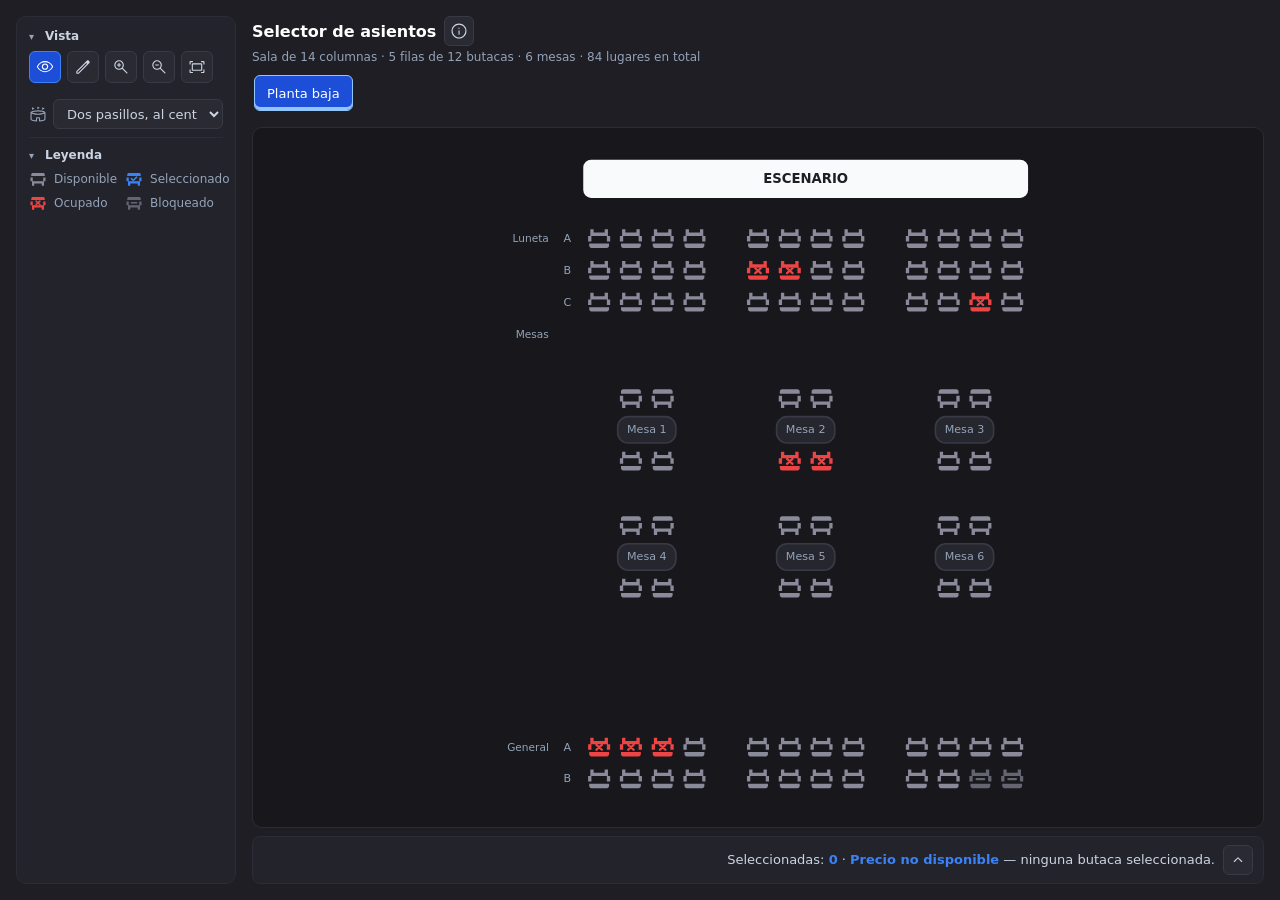
==== commit 1590cb6b: "Agrega pestañas de niveles y accesos para laterales El cambio de piso usaba un selector y crear late" ====
--- a/integracion/index.html
+++ b/integracion/index.html
@@ -97,10 +97,6 @@
       <label class="campo" for="tipo-sala" data-tooltip="Tipo de sala"><svg class="ico" aria-hidden="true" focusable="false"><use href="#i-sala"></use></svg><span class="solo-lector">Tipo de sala</span></label>
       <select id="tipo-sala"></select>
     </div>
-    <div class="herramientas campo-ancho">
-      <label class="campo" for="nivel-vista">Nivel</label>
-      <select id="nivel-vista" aria-label="Nivel del recinto"></select>
-    </div>
     <details class="grupo" open id="grupo-mapa" hidden>
       <summary>Mapa</summary>
       <div class="herramientas" role="group" aria-label="Historial del plano">
@@ -212,6 +208,7 @@
                 aria-label="Información: qué es, cómo se usa y notas" data-tooltip="Información"><svg class="ico" aria-hidden="true" focusable="false"><use href="#i-info"></use></svg></button>
       </div>
       <p class="aforo" id="aforo"></p>
+      <div id="nivel-vista" class="pestanas-niveles" role="tablist" aria-label="Niveles del recinto"></div>
       <!-- Hojas de informacion, de una en una. En escritorio el panel baja sobre el plano.
            Se abren solo al pulsar el boton de informacion. -->
       <section class="panel hojas" id="hojas-info" aria-roledescription="carrusel" aria-label="Información" hidden>
@@ -249,7 +246,7 @@
       </section>
     </header>
 
-    <div class="lienzo">
+    <div class="lienzo" id="panel-nivel" role="tabpanel" tabindex="0">
       <svg id="plano" role="group" aria-label="Plano de butacas" xmlns="http://www.w3.org/2000/svg">
         <defs>
           <!-- El trazo se declara UNA vez y se instancia con <use>: el path no se
@@ -365,6 +362,11 @@
           <button id="guardar-region" type="submit">Aplicar región</button>
         </form>
         <button id="agregar-region" type="button">Agregar región</button>
+        <div class="herramientas" role="group" aria-label="Agregar espacios laterales">
+          <button id="agregar-lateral-izquierdo" type="button">Agregar lateral izquierdo</button>
+          <button id="agregar-lateral-derecho" type="button">Agregar lateral derecho</button>
+        </div>
+        <p class="pista">Cada lateral agrega 6 columnas y una de separación al nivel actual. El escenario conserva su tamaño; los lugares conservan sus pertenencias. Después vincula sus bloques desde Geometría de filas.</p>
         <button id="eliminar-region" type="button">Eliminar región</button>
         <p class="pista">Las regiones organizan el dibujo. Moverlas transforma sus bloques vinculados y conserva sus zonas físicas.</p>
       </details>
--- a/integracion/selector-asientos.css
+++ b/integracion/selector-asientos.css
@@ -69,6 +69,13 @@
   .info-grupo[aria-expanded="true"] { background: var(--acento-fuerte); border-color: var(--acento); color: var(--texto); }
   .lateral .bandas { margin: 0; padding: 0; background: none; border: 0; }
   .encabezado { margin: 0 0 10px; }
+  .pestanas-niveles { display: flex; gap: 6px; overflow-x: auto; max-width: 100%; padding: 3px 2px 6px; }
+  .pestanas-niveles button { flex: 0 0 auto; max-width: 100%; min-height: 36px; padding: 6px 12px;
+    font: inherit; font-size: 13px; overflow-wrap: anywhere; color: var(--texto-tenue);
+    background: var(--fondo-control); border: 1px solid var(--borde); border-radius: 6px; cursor: pointer; }
+  .pestanas-niveles button[aria-selected="true"] { color: var(--texto); background: var(--acento-fuerte);
+    border-color: var(--realce); box-shadow: inset 0 -3px var(--realce); }
+  .pestanas-niveles button:focus-visible, #panel-nivel:focus-visible { outline: 2px solid var(--realce); outline-offset: 2px; }
   .encabezado .pista { margin: 0 0 6px; }
   /* Titulo con el boton de informacion. */
   .titulo { display: flex; align-items: center; gap: 8px; margin: 0 0 4px; }
@@ -377,6 +384,8 @@
   .nota code { color: var(--texto-tenue); }
   .nota + .nota { border-left-color: #fbbf24; }
 .palco-fisico { pointer-events: none; }
+.region-libre { pointer-events: none; }
+.region-libre rect { fill: none; stroke: var(--realce); stroke-width: .6; stroke-dasharray: 2 2; }
 .palco-fisico rect { fill: none; stroke: #a4bdd9; stroke-width: .6; stroke-dasharray: 2 2; }
 .palco-fisico text { text-anchor: start; font-size: 4px; }
 .butaca.fisica-seleccionada .toque { stroke: #facc15; stroke-width: 1.4; }
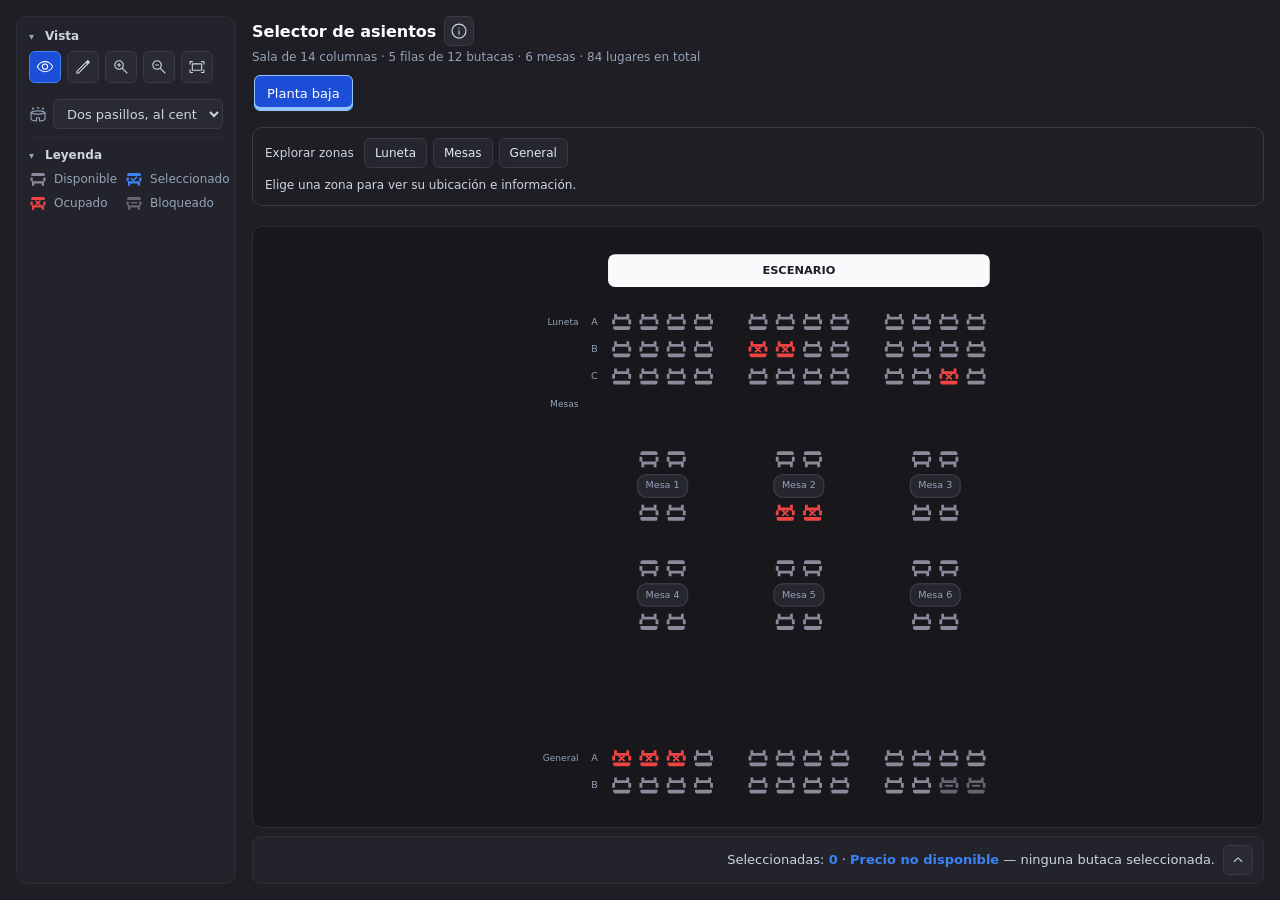
==== commit 9eb7cebe: "Agrega exploración de zonas físicas en el visor El comprador solo podía navegar por niveles y elegir" ====
--- a/integracion/index.html
+++ b/integracion/index.html
@@ -209,6 +209,15 @@
       </div>
       <p class="aforo" id="aforo"></p>
       <div id="nivel-vista" class="pestanas-niveles" role="tablist" aria-label="Niveles del recinto"></div>
+      <section id="explorador-zonas" class="explorador-zonas" aria-label="Explorar zonas">
+        <div class="zonas-controles">
+          <span>Explorar zonas</span>
+          <div id="zonas-vista" role="group" aria-label="Zonas del recinto"></div>
+          <button type="button" id="quitar-realce-zona" hidden>Ver todo</button>
+        </div>
+        <label id="etiqueta-nivel-zona" hidden>Nivel de la zona <select id="nivel-zona"></select></label>
+        <p id="resumen-zona" class="resumen-zona" role="status" aria-live="polite">Elige una zona para ver su ubicación e información.</p>
+      </section>
       <!-- Hojas de informacion, de una en una. En escritorio el panel baja sobre el plano.
            Se abren solo al pulsar el boton de informacion. -->
       <section class="panel hojas" id="hojas-info" aria-roledescription="carrusel" aria-label="Información" hidden>
@@ -267,6 +276,7 @@
           </pattern>
         </defs>
         <g id="muebles"></g>
+        <g id="realce-zona" aria-hidden="true"></g>
         <g id="butacas"></g>
         <g id="subtitulos"></g>        <!-- nombres en el borde de verticales y bandas interiores, sobre las butacas -->
         <g id="seleccion-banda"></g>   <!-- solo en modo editor: el contorno de la banda seleccionada -->
--- a/integracion/selector-asientos.css
+++ b/integracion/selector-asientos.css
@@ -389,3 +389,13 @@
 .palco-fisico rect { fill: none; stroke: #a4bdd9; stroke-width: .6; stroke-dasharray: 2 2; }
 .palco-fisico text { text-anchor: start; font-size: 4px; }
 .butaca.fisica-seleccionada .toque { stroke: #facc15; stroke-width: 1.4; }
+.explorador-zonas { margin: 10px 0; padding: 10px 12px; border: 1px solid var(--borde); border-radius: 10px; }
+.zonas-controles, #zonas-vista { display: flex; align-items: center; flex-wrap: wrap; gap: 6px; }
+.zonas-controles > span { font-size: 12px; color: var(--texto-tenue); margin-right: 4px; }
+#zonas-vista button, #quitar-realce-zona { border: 1px solid var(--borde); border-radius: 6px; padding: 7px 10px; background: #26262f; color: var(--texto-claro); font: inherit; font-size: 12px; cursor: pointer; }
+#zonas-vista button:focus-visible, #quitar-realce-zona:focus-visible { outline: 2px solid #93c5fd; outline-offset: 2px; }
+#zonas-vista button[aria-pressed="true"] { background: var(--acento); color: white; }
+.resumen-zona { font-size: 12px; line-height: 1.6; color: var(--texto-tenue); margin: 8px 0 0; }
+#etiqueta-nivel-zona { font-size: 12px; margin-top: 8px; }
+#realce-zona { pointer-events: none; }
+#realce-zona path { fill: rgba(59, 130, 246, .16); stroke: #93c5fd; stroke-width: .7; stroke-linejoin: round; }
